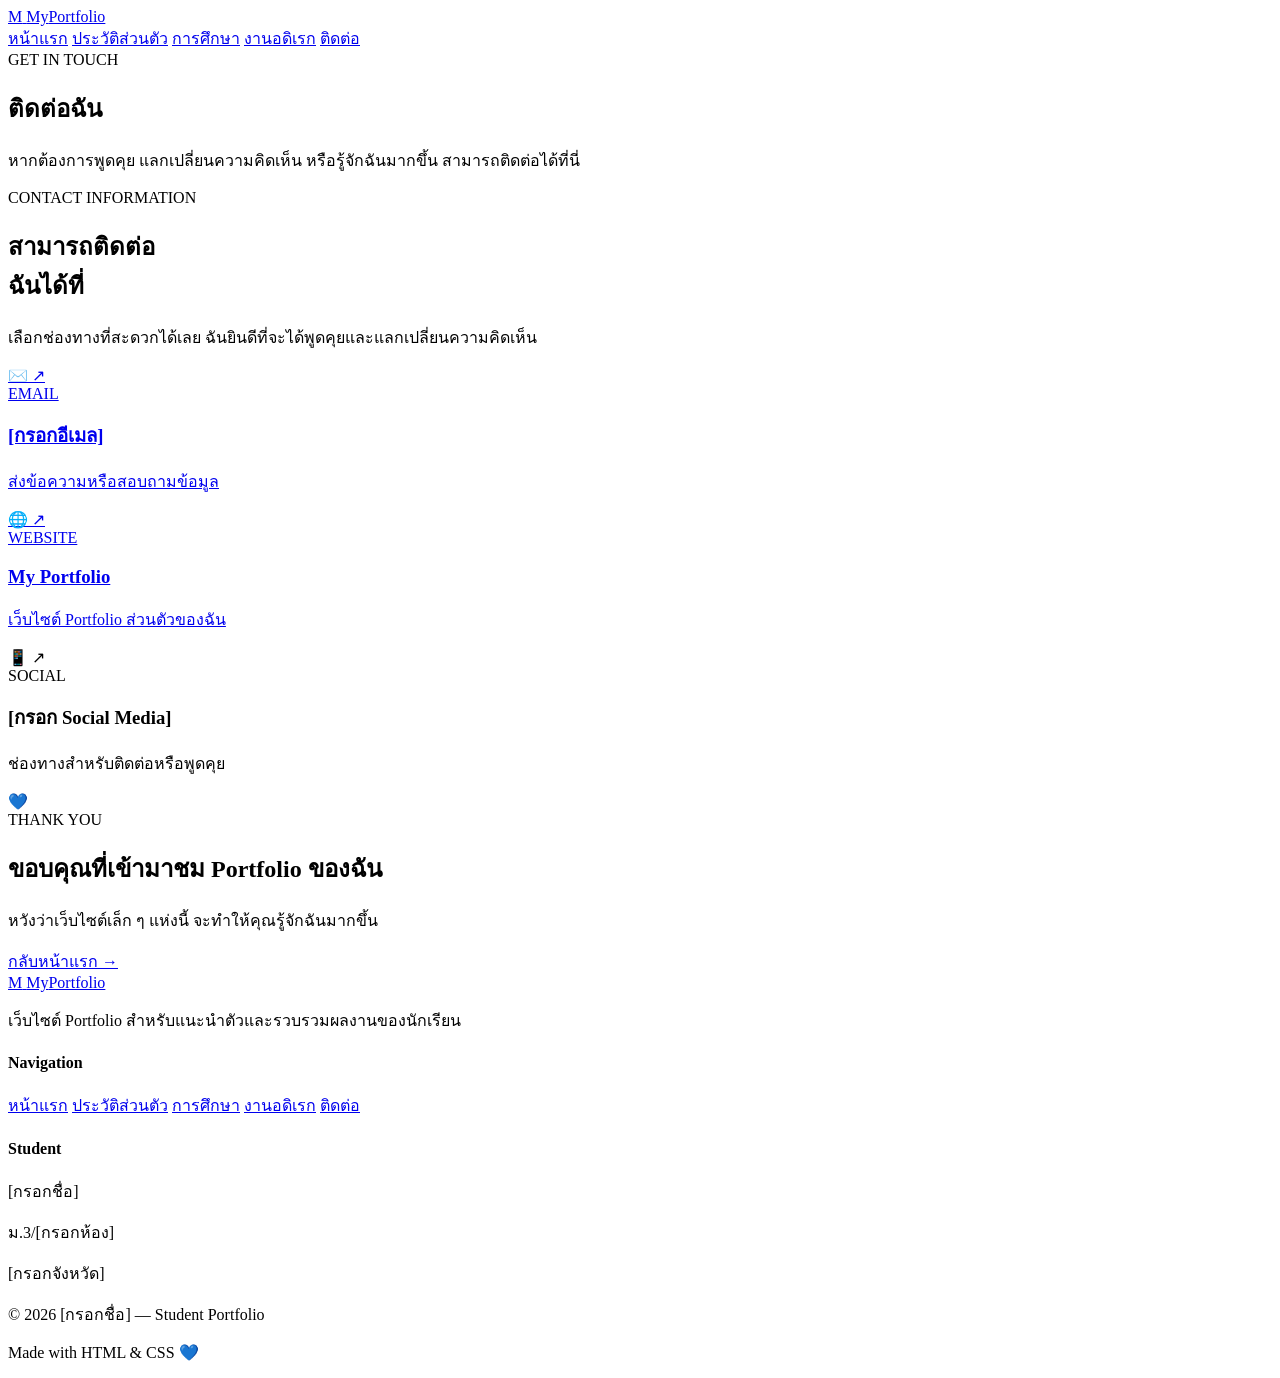
==== contact.html @ cd611abf "Create contact.html" ====
<!DOCTYPE html>
<html lang="th">
<head>
    <meta charset="UTF-8">
    <meta name="viewport" content="width=device-width, initial-scale=1.0">
    <meta name="description" content="ช่องทางการติดต่อของนักเรียน">
    <title>My Portfolio | ติดต่อ</title>

    <link rel="stylesheet" href="style.css">
</head>

<body>

    <!-- Navigation -->
    <header class="site-header">
        <nav class="navbar container">
            <a href="index.html" class="logo">
                <span class="logo-mark">M</span>
                <span>My<span>Portfolio</span></span>
            </a>

            <div class="nav-links">
                <a href="index.html">หน้าแรก</a>
                <a href="profile.html">ประวัติส่วนตัว</a>
                <a href="education.html">การศึกษา</a>
                <a href="hobby.html">งานอดิเรก</a>
                <a href="contact.html" class="active">ติดต่อ</a>
            </div>
        </nav>
    </header>

    <main>

        <!-- Page Hero -->
        <section class="page-hero contact-hero">
            <div class="container page-hero-content">
                <span class="section-label">GET IN TOUCH</span>
                <h1>ติดต่อฉัน</h1>
                <p>
                    หากต้องการพูดคุย แลกเปลี่ยนความคิดเห็น
                    หรือรู้จักฉันมากขึ้น สามารถติดต่อได้ที่นี่
                </p>
            </div>
        </section>

        <!-- Contact -->
        <section class="section contact-section">
            <div class="container">

                <div class="contact-intro">
                    <span class="section-label">CONTACT INFORMATION</span>

                    <h2>
                        สามารถติดต่อ<br>
                        <span>ฉันได้ที่</span>
                    </h2>

                    <p>
                        เลือกช่องทางที่สะดวกได้เลย
                        ฉันยินดีที่จะได้พูดคุยและแลกเปลี่ยนความคิดเห็น
                    </p>
                </div>

                <div class="contact-grid">

                    <a href="mailto:example@email.com" class="contact-card">
                        <div class="contact-card-top">
                            <span class="contact-icon">✉️</span>
                            <span class="contact-arrow">↗</span>
                        </div>

                        <span class="contact-label">EMAIL</span>
                        <h3>[กรอกอีเมล]</h3>
                        <p>ส่งข้อความหรือสอบถามข้อมูล</p>
                    </a>

                    <a href="index.html" class="contact-card">
                        <div class="contact-card-top">
                            <span class="contact-icon">🌐</span>
                            <span class="contact-arrow">↗</span>
                        </div>

                        <span class="contact-label">WEBSITE</span>
                        <h3>My Portfolio</h3>
                        <p>เว็บไซต์ Portfolio ส่วนตัวของฉัน</p>
                    </a>

                    <div class="contact-card">
                        <div class="contact-card-top">
                            <span class="contact-icon">📱</span>
                            <span class="contact-arrow">↗</span>
                        </div>

                        <span class="contact-label">SOCIAL</span>
                        <h3>[กรอก Social Media]</h3>
                        <p>ช่องทางสำหรับติดต่อหรือพูดคุย</p>
                    </div>

                </div>

                <!-- Contact CTA -->
                <div class="contact-cta">

                    <div class="contact-cta-icon">
                        💙
                    </div>

                    <div>
                        <span class="section-label light">THANK YOU</span>
                        <h2>ขอบคุณที่เข้ามาชม Portfolio ของฉัน</h2>
                        <p>
                            หวังว่าเว็บไซต์เล็ก ๆ แห่งนี้
                            จะทำให้คุณรู้จักฉันมากขึ้น
                        </p>
                    </div>

                    <a href="index.html" class="btn btn-white">
                        กลับหน้าแรก →
                    </a>

                </div>

            </div>
        </section>

    </main>

    <!-- Footer -->
    <footer class="footer">
        <div class="container footer-grid">

            <div>
                <a href="index.html" class="logo footer-logo">
                    <span class="logo-mark">M</span>
                    <span>My<span>Portfolio</span></span>
                </a>

                <p>เว็บไซต์ Portfolio สำหรับแนะนำตัวและรวบรวมผลงานของนักเรียน</p>
            </div>

            <div class="footer-nav">
                <h4>Navigation</h4>
                <a href="index.html">หน้าแรก</a>
                <a href="profile.html">ประวัติส่วนตัว</a>
                <a href="education.html">การศึกษา</a>
                <a href="hobby.html">งานอดิเรก</a>
                <a href="contact.html">ติดต่อ</a>
            </div>

            <div class="footer-student">
                <h4>Student</h4>
                <p>[กรอกชื่อ]</p>
                <p>ม.3/[กรอกห้อง]</p>
                <p>[กรอกจังหวัด]</p>
            </div>

        </div>

        <div class="container footer-bottom">
            <p>© 2026 [กรอกชื่อ] — Student Portfolio</p>
            <p>Made with HTML & CSS 💙</p>
        </div>
    </footer>

</body>
</html>
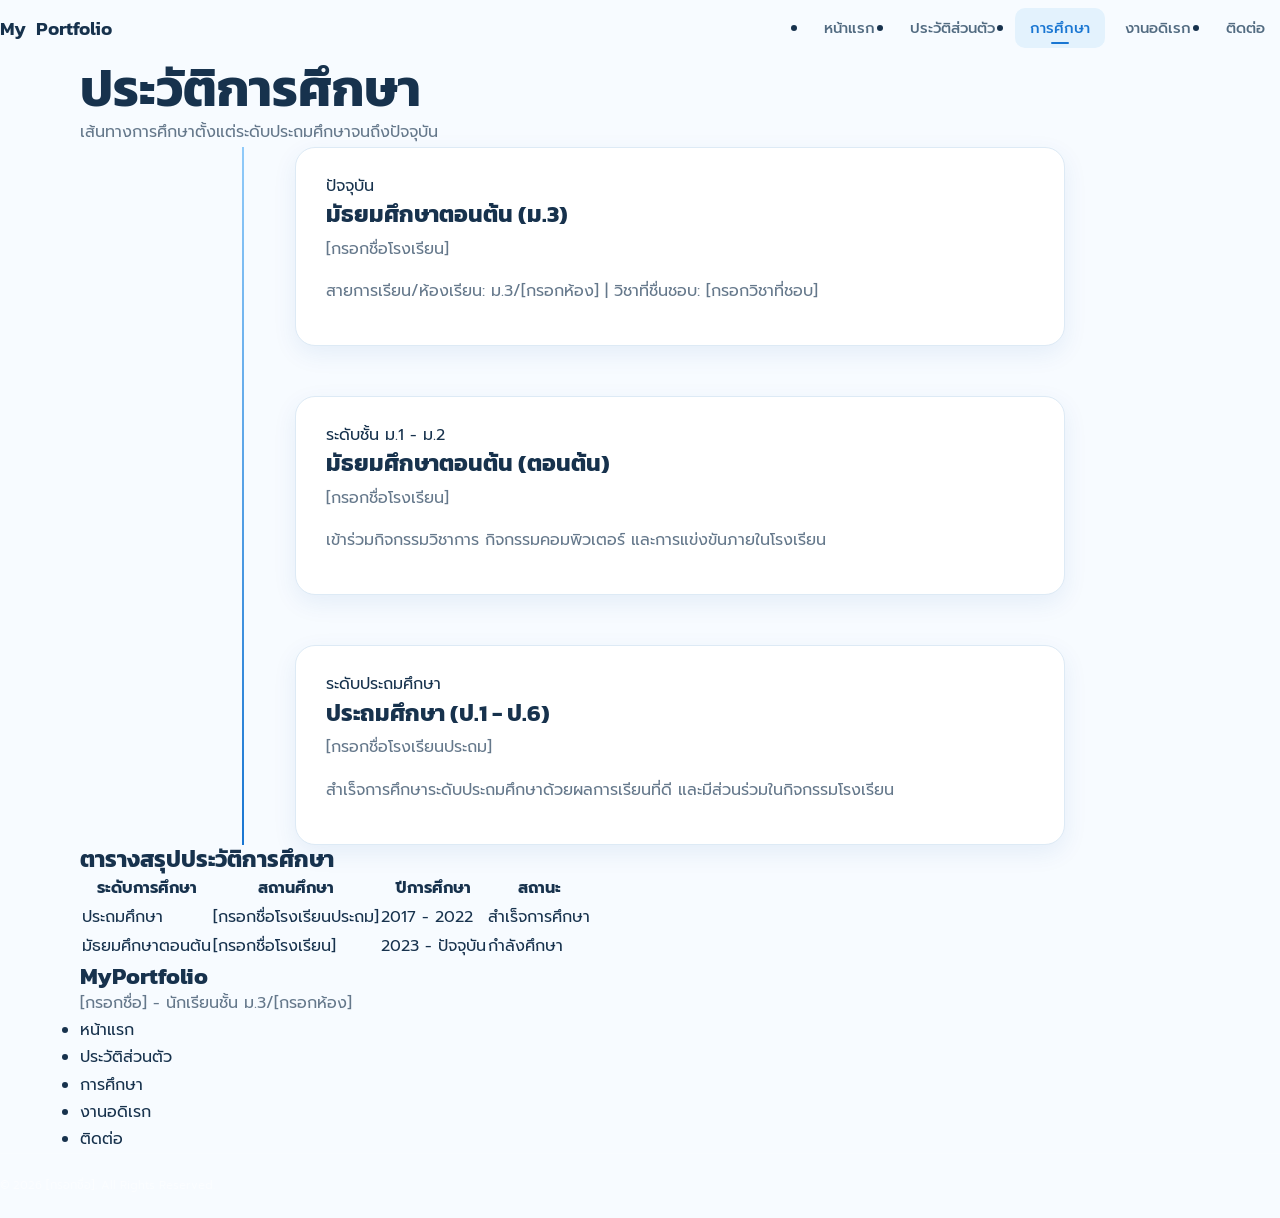
==== commit 56531562: "Update contact.html" ====
--- a/contact.html
+++ b/contact.html
@@ -3,162 +3,112 @@
 <head>
     <meta charset="UTF-8">
     <meta name="viewport" content="width=device-width, initial-scale=1.0">
-    <meta name="description" content="ช่องทางการติดต่อของนักเรียน">
-    <title>My Portfolio | ติดต่อ</title>
-
+    <title>การศึกษา - Student Portfolio</title>
+    <link rel="preconnect" href="https://fonts.googleapis.com">
+    <link rel="preconnect" href="https://fonts.gstatic.com" crossorigin>
+    <link href="https://fonts.googleapis.com/css2?family=Kanit:wght@300;400;500;600;700&display=swap" rel="stylesheet">
     <link rel="stylesheet" href="style.css">
 </head>
-
 <body>
 
-    <!-- Navigation -->
-    <header class="site-header">
-        <nav class="navbar container">
-            <a href="index.html" class="logo">
-                <span class="logo-mark">M</span>
-                <span>My<span>Portfolio</span></span>
-            </a>
-
-            <div class="nav-links">
-                <a href="index.html">หน้าแรก</a>
-                <a href="profile.html">ประวัติส่วนตัว</a>
-                <a href="education.html">การศึกษา</a>
-                <a href="hobby.html">งานอดิเรก</a>
-                <a href="contact.html" class="active">ติดต่อ</a>
-            </div>
+    <header class="navbar-container">
+        <nav class="navbar">
+            <a href="index.html" class="logo">My<span>Portfolio</span></a>
+            <ul class="nav-links">
+                <li><a href="index.html">หน้าแรก</a></li>
+                <li><a href="profile.html">ประวัติส่วนตัว</a></li>
+                <li><a href="education.html" class="active">การศึกษา</a></li>
+                <li><a href="hobby.html">งานอดิเรก</a></li>
+                <li><a href="contact.html">ติดต่อ</a></li>
+            </ul>
         </nav>
     </header>
 
-    <main>
+    <main class="container page-padding">
+        <div class="section-title">
+            <h2>ประวัติการศึกษา</h2>
+            <p>เส้นทางการศึกษาตั้งแต่ระดับประถมศึกษาจนถึงปัจจุบัน</p>
+        </div>
 
-        <!-- Page Hero -->
-        <section class="page-hero contact-hero">
-            <div class="container page-hero-content">
-                <span class="section-label">GET IN TOUCH</span>
-                <h1>ติดต่อฉัน</h1>
-                <p>
-                    หากต้องการพูดคุย แลกเปลี่ยนความคิดเห็น
-                    หรือรู้จักฉันมากขึ้น สามารถติดต่อได้ที่นี่
-                </p>
+        <section class="timeline">
+            <div class="timeline-item">
+                <div class="timeline-dot"></div>
+                <div class="timeline-content">
+                    <span class="timeline-date">ปัจจุบัน</span>
+                    <h3>มัธยมศึกษาตอนต้น (ม.3)</h3>
+                    <p class="school-name">[กรอกชื่อโรงเรียน]</p>
+                    <p>สายการเรียน/ห้องเรียน: ม.3/[กรอกห้อง] | วิชาที่ชื่นชอบ: [กรอกวิชาที่ชอบ]</p>
+                </div>
+            </div>
+
+            <div class="timeline-item">
+                <div class="timeline-dot"></div>
+                <div class="timeline-content">
+                    <span class="timeline-date">ระดับชั้น ม.1 - ม.2</span>
+                    <h3>มัธยมศึกษาตอนต้น (ตอนต้น)</h3>
+                    <p class="school-name">[กรอกชื่อโรงเรียน]</p>
+                    <p>เข้าร่วมกิจกรรมวิชาการ กิจกรรมคอมพิวเตอร์ และการแข่งขันภายในโรงเรียน</p>
+                </div>
+            </div>
+
+            <div class="timeline-item">
+                <div class="timeline-dot"></div>
+                <div class="timeline-content">
+                    <span class="timeline-date">ระดับประถมศึกษา</span>
+                    <h3>ประถมศึกษา (ป.1 - ป.6)</h3>
+                    <p class="school-name">[กรอกชื่อโรงเรียนประถม]</p>
+                    <p>สำเร็จการศึกษาระดับประถมศึกษาด้วยผลการเรียนที่ดี และมีส่วนร่วมในกิจกรรมโรงเรียน</p>
+                </div>
             </div>
         </section>
 
-        <!-- Contact -->
-        <section class="section contact-section">
-            <div class="container">
-
-                <div class="contact-intro">
-                    <span class="section-label">CONTACT INFORMATION</span>
-
-                    <h2>
-                        สามารถติดต่อ<br>
-                        <span>ฉันได้ที่</span>
-                    </h2>
-
-                    <p>
-                        เลือกช่องทางที่สะดวกได้เลย
-                        ฉันยินดีที่จะได้พูดคุยและแลกเปลี่ยนความคิดเห็น
-                    </p>
-                </div>
-
-                <div class="contact-grid">
-
-                    <a href="mailto:example@email.com" class="contact-card">
-                        <div class="contact-card-top">
-                            <span class="contact-icon">✉️</span>
-                            <span class="contact-arrow">↗</span>
-                        </div>
-
-                        <span class="contact-label">EMAIL</span>
-                        <h3>[กรอกอีเมล]</h3>
-                        <p>ส่งข้อความหรือสอบถามข้อมูล</p>
-                    </a>
-
-                    <a href="index.html" class="contact-card">
-                        <div class="contact-card-top">
-                            <span class="contact-icon">🌐</span>
-                            <span class="contact-arrow">↗</span>
-                        </div>
-
-                        <span class="contact-label">WEBSITE</span>
-                        <h3>My Portfolio</h3>
-                        <p>เว็บไซต์ Portfolio ส่วนตัวของฉัน</p>
-                    </a>
-
-                    <div class="contact-card">
-                        <div class="contact-card-top">
-                            <span class="contact-icon">📱</span>
-                            <span class="contact-arrow">↗</span>
-                        </div>
-
-                        <span class="contact-label">SOCIAL</span>
-                        <h3>[กรอก Social Media]</h3>
-                        <p>ช่องทางสำหรับติดต่อหรือพูดคุย</p>
-                    </div>
-
-                </div>
-
-                <!-- Contact CTA -->
-                <div class="contact-cta">
-
-                    <div class="contact-cta-icon">
-                        💙
-                    </div>
-
-                    <div>
-                        <span class="section-label light">THANK YOU</span>
-                        <h2>ขอบคุณที่เข้ามาชม Portfolio ของฉัน</h2>
-                        <p>
-                            หวังว่าเว็บไซต์เล็ก ๆ แห่งนี้
-                            จะทำให้คุณรู้จักฉันมากขึ้น
-                        </p>
-                    </div>
-
-                    <a href="index.html" class="btn btn-white">
-                        กลับหน้าแรก →
-                    </a>
-
-                </div>
-
+        <section class="education-table-section">
+            <h3>ตารางสรุปประวัติการศึกษา</h3>
+            <div class="table-responsive">
+                <table class="edu-table">
+                    <thead>
+                        <tr>
+                            <th>ระดับการศึกษา</th>
+                            <th>สถานศึกษา</th>
+                            <th>ปีการศึกษา</th>
+                            <th>สถานะ</th>
+                        </tr>
+                    </thead>
+                    <tbody>
+                        <tr>
+                            <td>ประถมศึกษา</td>
+                            <td>[กรอกชื่อโรงเรียนประถม]</td>
+                            <td>2017 - 2022</td>
+                            <td><span class="status-badge completed">สำเร็จการศึกษา</span></td>
+                        </tr>
+                        <tr>
+                            <td>มัธยมศึกษาตอนต้น</td>
+                            <td>[กรอกชื่อโรงเรียน]</td>
+                            <td>2023 - ปัจจุบัน</td>
+                            <td><span class="status-badge active">กำลังศึกษา</span></td>
+                        </tr>
+                    </tbody>
+                </table>
             </div>
         </section>
-
     </main>
 
-    <!-- Footer -->
-    <footer class="footer">
-        <div class="container footer-grid">
-
-            <div>
-                <a href="index.html" class="logo footer-logo">
-                    <span class="logo-mark">M</span>
-                    <span>My<span>Portfolio</span></span>
-                </a>
-
-                <p>เว็บไซต์ Portfolio สำหรับแนะนำตัวและรวบรวมผลงานของนักเรียน</p>
+    <footer class="site-footer">
+        <div class="container footer-content">
+            <div class="footer-info">
+                <h3>My<span>Portfolio</span></h3>
+                <p>[กรอกชื่อ] - นักเรียนชั้น ม.3/[กรอกห้อง]</p>
             </div>
-
-            <div class="footer-nav">
-                <h4>Navigation</h4>
-                <a href="index.html">หน้าแรก</a>
-                <a href="profile.html">ประวัติส่วนตัว</a>
-                <a href="education.html">การศึกษา</a>
-                <a href="hobby.html">งานอดิเรก</a>
-                <a href="contact.html">ติดต่อ</a>
-            </div>
-
-            <div class="footer-student">
-                <h4>Student</h4>
-                <p>[กรอกชื่อ]</p>
-                <p>ม.3/[กรอกห้อง]</p>
-                <p>[กรอกจังหวัด]</p>
-            </div>
-
+            <ul class="footer-links">
+                <li><a href="index.html">หน้าแรก</a></li>
+                <li><a href="profile.html">ประวัติส่วนตัว</a></li>
+                <li><a href="education.html">การศึกษา</a></li>
+                <li><a href="hobby.html">งานอดิเรก</a></li>
+                <li><a href="contact.html">ติดต่อ</a></li>
+            </ul>
         </div>
-
-        <div class="container footer-bottom">
-            <p>© 2026 [กรอกชื่อ] — Student Portfolio</p>
-            <p>Made with HTML & CSS 💙</p>
+        <div class="footer-bottom">
+            <p>&copy; 2026 [กรอกชื่อ]. All Rights Reserved.</p>
         </div>
     </footer>
 
--- a/style.css
+++ b/style.css
@@ -0,0 +1,2104 @@
+/* =========================================
+   MODERN STUDENT PORTFOLIO
+   HTML5 + CSS3
+   ========================================= */
+
+/* ---------- Google Font ---------- */
+
+@import url('https://fonts.googleapis.com/css2?family=Kanit:wght@300;400;500;600;700&family=Prompt:wght@300;400;500;600;700&display=swap');
+
+
+/* ---------- Variables ---------- */
+
+:root {
+    --blue-dark: #0D47A1;
+    --blue: #1976D2;
+    --blue-light: #42A5F5;
+    --blue-soft: #90CAF9;
+    --blue-pale: #E3F2FD;
+
+    --white: #FFFFFF;
+    --text: #17324D;
+    --text-light: #65788B;
+    --background: #F7FBFF;
+    --border: #DDEAF5;
+
+    --shadow-sm: 0 8px 24px rgba(13, 71, 161, 0.08);
+    --shadow-md: 0 18px 45px rgba(13, 71, 161, 0.13);
+    --shadow-lg: 0 28px 70px rgba(13, 71, 161, 0.18);
+
+    --radius-sm: 12px;
+    --radius-md: 20px;
+    --radius-lg: 32px;
+
+    --transition: 0.3s ease;
+}
+
+
+/* ---------- Reset ---------- */
+
+* {
+    margin: 0;
+    padding: 0;
+    box-sizing: border-box;
+}
+
+html {
+    scroll-behavior: smooth;
+}
+
+body {
+    font-family: "Prompt", sans-serif;
+    color: var(--text);
+    background: var(--background);
+    line-height: 1.7;
+    overflow-x: hidden;
+}
+
+img {
+    display: block;
+    width: 100%;
+    max-width: 100%;
+}
+
+a {
+    color: inherit;
+    text-decoration: none;
+}
+
+button,
+a {
+    -webkit-tap-highlight-color: transparent;
+}
+
+::selection {
+    color: white;
+    background: var(--blue);
+}
+
+
+/* ---------- Typography ---------- */
+
+h1,
+h2,
+h3,
+h4 {
+    font-family: "Kanit", sans-serif;
+    line-height: 1.2;
+}
+
+h1 {
+    font-size: clamp(3rem, 7vw, 6rem);
+}
+
+h2 {
+    font-size: clamp(2rem, 4vw, 3.3rem);
+}
+
+h3 {
+    font-size: 1.45rem;
+}
+
+p {
+    color: var(--text-light);
+}
+
+
+/* ---------- Global ---------- */
+
+.container {
+    width: min(1120px, calc(100% - 40px));
+    margin-inline: auto;
+}
+
+.section {
+    padding: 110px 0;
+}
+
+.soft-section {
+    background: #EDF7FF;
+}
+
+.section-heading {
+    margin-bottom: 55px;
+}
+
+.section-heading.centered {
+    text-align: center;
+    max-width: 700px;
+    margin-inline: auto;
+    margin-bottom: 55px;
+}
+
+.section-heading h2 {
+    margin: 10px 0 15px;
+}
+
+.section-heading p {
+    max-width: 600px;
+}
+
+.section-heading.centered p {
+    margin-inline: auto;
+}
+
+.section-label {
+    display: inline-block;
+    color: var(--blue);
+    font-size: 0.76rem;
+    font-weight: 700;
+    letter-spacing: 0.14em;
+}
+
+.section-label.light {
+    color: var(--blue-soft);
+}
+
+
+/* ---------- Header / Navigation ---------- */
+
+.site-header {
+    position: sticky;
+    top: 0;
+    z-index: 1000;
+    padding: 14px 0;
+    background: rgba(255, 255, 255, 0.86);
+    backdrop-filter: blur(18px);
+    -webkit-backdrop-filter: blur(18px);
+    border-bottom: 1px solid rgba(221, 234, 245, 0.7);
+}
+
+.navbar {
+    display: flex;
+    align-items: center;
+    justify-content: space-between;
+    min-height: 58px;
+}
+
+.logo {
+    display: inline-flex;
+    align-items: center;
+    gap: 10px;
+    font-family: "Kanit", sans-serif;
+    font-size: 1.2rem;
+    font-weight: 600;
+    white-space: nowrap;
+}
+
+.logo > span:last-child > span {
+    color: var(--blue);
+}
+
+.logo-mark {
+    display: grid;
+    width: 38px;
+    height: 38px;
+    place-items: center;
+    color: white;
+    background: linear-gradient(
+        135deg,
+        var(--blue-dark),
+        var(--blue-light)
+    );
+    border-radius: 11px;
+    box-shadow: 0 8px 20px rgba(25, 118, 210, 0.25);
+}
+
+.nav-links {
+    display: flex;
+    align-items: center;
+    gap: 5px;
+}
+
+.nav-links a {
+    position: relative;
+    padding: 9px 15px;
+    color: #526B81;
+    font-size: 0.92rem;
+    font-weight: 500;
+    border-radius: 10px;
+    transition: var(--transition);
+}
+
+.nav-links a::after {
+    content: "";
+    position: absolute;
+    left: 50%;
+    bottom: 4px;
+    width: 0;
+    height: 2px;
+    background: var(--blue);
+    border-radius: 5px;
+    transform: translateX(-50%);
+    transition: var(--transition);
+}
+
+.nav-links a:hover,
+.nav-links a.active {
+    color: var(--blue);
+    background: var(--blue-pale);
+}
+
+.nav-links a.active::after {
+    width: 18px;
+}
+
+
+/* ---------- Buttons ---------- */
+
+.btn {
+    display: inline-flex;
+    align-items: center;
+    justify-content: center;
+    gap: 12px;
+    min-height: 52px;
+    padding: 0 24px;
+    border-radius: 14px;
+    font-size: 0.95rem;
+    font-weight: 600;
+    transition: var(--transition);
+}
+
+.btn-primary {
+    color: white;
+    background: linear-gradient(
+        135deg,
+        var(--blue-dark),
+        var(--blue)
+    );
+    box-shadow: 0 12px 28px rgba(25, 118, 210, 0.25);
+}
+
+.btn-primary:hover {
+    transform: translateY(-3px);
+    box-shadow: 0 17px 34px rgba(25, 118, 210, 0.34);
+}
+
+.btn-outline {
+    color: var(--blue);
+    background: white;
+    border: 1px solid var(--border);
+}
+
+.btn-outline:hover {
+    color: white;
+    background: var(--blue);
+    border-color: var(--blue);
+    transform: translateY(-3px);
+}
+
+.btn-white {
+    color: var(--blue-dark);
+    background: white;
+}
+
+.btn-white:hover {
+    color: white;
+    background: var(--blue-dark);
+    transform: translateY(-3px);
+}
+
+
+/* ---------- Hero ---------- */
+
+.hero {
+    position: relative;
+    min-height: calc(100vh - 86px);
+    display: flex;
+    align-items: center;
+    overflow: hidden;
+    background:
+        radial-gradient(
+            circle at 10% 10%,
+            rgba(144, 202, 249, 0.25),
+            transparent 28%
+        ),
+        linear-gradient(
+            135deg,
+            #F8FCFF 0%,
+            #EAF6FF 100%
+        );
+}
+
+.hero::after {
+    content: "";
+    position: absolute;
+    right: -180px;
+    bottom: -220px;
+    width: 600px;
+    height: 600px;
+    background: rgba(66, 165, 245, 0.08);
+    border-radius: 50%;
+}
+
+.hero-grid {
+    position: relative;
+    z-index: 2;
+    display: grid;
+    grid-template-columns: 1.02fr 0.98fr;
+    align-items: center;
+    gap: 60px;
+    padding: 90px 0;
+}
+
+.eyebrow {
+    display: inline-flex;
+    align-items: center;
+    gap: 8px;
+    margin-bottom: 18px;
+    color: var(--blue);
+    font-size: 0.76rem;
+    font-weight: 700;
+    letter-spacing: 0.15em;
+}
+
+.eyebrow-dot {
+    width: 8px;
+    height: 8px;
+    background: var(--blue-light);
+    border-radius: 50%;
+    box-shadow: 0 0 0 5px rgba(66, 165, 245, 0.14);
+}
+
+.hero-small-text {
+    margin-bottom: 4px;
+    color: var(--text-light);
+}
+
+.hero h1 {
+    margin-bottom: 25px;
+    color: var(--blue-dark);
+}
+
+.hero h1 strong {
+    color: var(--blue-light);
+    font-size: 0.54em;
+    font-weight: 500;
+}
+
+.hero-description {
+    max-width: 580px;
+    margin-bottom: 30px;
+    font-size: 1.05rem;
+}
+
+.hero-buttons {
+    display: flex;
+    flex-wrap: wrap;
+    gap: 12px;
+}
+
+.hero-stats {
+    display: flex;
+    gap: 35px;
+    margin-top: 45px;
+}
+
+.hero-stats div {
+    display: flex;
+    flex-direction: column;
+}
+
+.hero-stats strong {
+    color: var(--blue-dark);
+    font-family: "Kanit", sans-serif;
+    font-size: 1.25rem;
+}
+
+.hero-stats span {
+    color: var(--text-light);
+    font-size: 0.76rem;
+}
+
+.hero-visual {
+    position: relative;
+    min-height: 600px;
+    display: flex;
+    align-items: center;
+    justify-content: center;
+}
+
+.profile-frame {
+    position: relative;
+    z-index: 2;
+    width: min(390px, 80%);
+    aspect-ratio: 4 / 5;
+    padding: 10px;
+    overflow: hidden;
+    background: white;
+    border: 1px solid rgba(255, 255, 255, 0.8);
+    border-radius: 45% 45% 25% 25%;
+    box-shadow: var(--shadow-lg);
+    transform: rotate(2deg);
+    transition: var(--transition);
+}
+
+.profile-frame:hover {
+    transform: rotate(0deg) scale(1.02);
+}
+
+.profile-frame img {
+    width: 100%;
+    height: 100%;
+    object-fit: cover;
+    border-radius: 40% 40% 20% 20%;
+}
+
+.image-decoration {
+    position: absolute;
+    z-index: 1;
+    width: 400px;
+    height: 400px;
+    border-radius: 50%;
+    background: linear-gradient(
+        135deg,
+        rgba(144, 202, 249, 0.8),
+        rgba(25, 118, 210, 0.16)
+    );
+}
+
+.image-decoration::before {
+    content: "";
+    position: absolute;
+    inset: 30px;
+    border: 1px dashed rgba(25, 118, 210, 0.3);
+    border-radius: 50%;
+}
+
+.floating-card {
+    position: absolute;
+    z-index: 4;
+    display: flex;
+    align-items: center;
+    gap: 10px;
+    padding: 14px 17px;
+    background: rgba(255, 255, 255, 0.92);
+    border: 1px solid rgba(255, 255, 255, 0.8);
+    border-radius: 16px;
+    box-shadow: var(--shadow-md);
+    backdrop-filter: blur(10px);
+}
+
+.floating-card strong,
+.floating-card small {
+    display: block;
+}
+
+.floating-card strong {
+    font-family: "Kanit", sans-serif;
+}
+
+.floating-card small {
+    color: var(--text-light);
+    font-size: 0.68rem;
+}
+
+.floating-icon {
+    display: grid;
+    width: 38px;
+    height: 38px;
+    place-items: center;
+    background: #FFF8DF;
+    border-radius: 11px;
+}
+
+.floating-icon.blue {
+    background: var(--blue-pale);
+}
+
+.card-top {
+    top: 105px;
+    right: 0;
+}
+
+.card-bottom {
+    bottom: 100px;
+    left: 0;
+}
+
+.hero-decoration {
+    position: absolute;
+    border: 1px solid rgba(25, 118, 210, 0.1);
+    border-radius: 50%;
+}
+
+.circle-one {
+    width: 90px;
+    height: 90px;
+    top: 15%;
+    left: 4%;
+}
+
+.circle-two {
+    width: 150px;
+    height: 150px;
+    right: 5%;
+    top: 10%;
+}
+
+
+/* ---------- Introduction ---------- */
+
+.intro-grid {
+    display: grid;
+    grid-template-columns: 1.2fr 1fr 1fr;
+    gap: 20px;
+}
+
+.intro-card {
+    position: relative;
+    min-height: 310px;
+    padding: 35px;
+    overflow: hidden;
+    background: white;
+    border: 1px solid var(--border);
+    border-radius: var(--radius-md);
+    box-shadow: var(--shadow-sm);
+    transition: var(--transition);
+}
+
+.intro-card:hover {
+    transform: translateY(-8px);
+    box-shadow: var(--shadow-md);
+    border-color: #B9DCF7;
+}
+
+.intro-main {
+    background: linear-gradient(
+        145deg,
+        var(--blue-dark),
+        var(--blue)
+    );
+}
+
+.intro-main h3,
+.intro-main p {
+    color: white;
+}
+
+.intro-main p {
+    color: rgba(255, 255, 255, 0.78);
+}
+
+.card-number {
+    position: absolute;
+    top: 25px;
+    right: 28px;
+    color: rgba(25, 118, 210, 0.16);
+    font-family: "Kanit", sans-serif;
+    font-size: 2.8rem;
+    font-weight: 700;
+}
+
+.intro-main .card-number {
+    color: rgba(255, 255, 255, 0.12);
+}
+
+.big-icon {
+    display: block;
+    margin-bottom: 28px;
+    font-size: 2.5rem;
+}
+
+.intro-card h3 {
+    margin-bottom: 10px;
+}
+
+.intro-card p {
+    margin-bottom: 25px;
+}
+
+.text-link {
+    color: var(--blue);
+    font-size: 0.88rem;
+    font-weight: 600;
+}
+
+.intro-main .text-link {
+    color: white;
+}
+
+
+/* ---------- CTA ---------- */
+
+.cta-section {
+    padding: 40px 0 100px;
+}
+
+.cta-box {
+    position: relative;
+    display: flex;
+    align-items: center;
+    justify-content: space-between;
+    gap: 30px;
+    padding: 55px 60px;
+    overflow: hidden;
+    color: white;
+    background:
+        radial-gradient(
+            circle at 90% 10%,
+            rgba(144, 202, 249, 0.3),
+            transparent 25%
+        ),
+        linear-gradient(
+            120deg,
+            var(--blue-dark),
+            var(--blue)
+        );
+    border-radius: var(--radius-lg);
+    box-shadow: var(--shadow-lg);
+}
+
+.cta-box::after {
+    content: "";
+    position: absolute;
+    right: -80px;
+    bottom: -180px;
+    width: 350px;
+    height: 350px;
+    border: 1px solid rgba(255, 255, 255, 0.15);
+    border-radius: 50%;
+}
+
+.cta-box h2 {
+    margin: 8px 0;
+    color: white;
+}
+
+.cta-box p {
+    color: rgba(255, 255, 255, 0.72);
+}
+
+
+/* ---------- Page Hero ---------- */
+
+.page-hero {
+    position: relative;
+    display: flex;
+    align-items: center;
+    min-height: 370px;
+    overflow: hidden;
+    background:
+        radial-gradient(
+            circle at 80% 20%,
+            rgba(144, 202, 249, 0.32),
+            transparent 28%
+        ),
+        linear-gradient(
+            135deg,
+            #E9F6FF,
+            #F8FCFF
+        );
+}
+
+.page-hero::after {
+    content: "";
+    position: absolute;
+    right: 7%;
+    bottom: -130px;
+    width: 310px;
+    height: 310px;
+    border: 1px solid rgba(25, 118, 210, 0.12);
+    border-radius: 50%;
+}
+
+.page-hero-content {
+    position: relative;
+    z-index: 2;
+}
+
+.page-hero h1 {
+    margin: 8px 0 15px;
+    color: var(--blue-dark);
+    font-size: clamp(2.8rem, 6vw, 5rem);
+}
+
+.page-hero p {
+    max-width: 580px;
+    font-size: 1.05rem;
+}
+
+
+/* ---------- Profile ---------- */
+
+.profile-layout {
+    display: grid;
+    grid-template-columns: 0.8fr 1.2fr;
+    gap: 80px;
+    align-items: center;
+}
+
+.profile-photo-wrap {
+    position: relative;
+    max-width: 430px;
+    margin: auto;
+}
+
+.profile-photo-bg {
+    position: absolute;
+    inset: 25px -20px -20px 20px;
+    background: var(--blue-pale);
+    border-radius: 35px;
+    transform: rotate(-5deg);
+}
+
+.profile-photo {
+    position: relative;
+    z-index: 2;
+    overflow: hidden;
+    border: 9px solid white;
+    border-radius: 35px;
+    box-shadow: var(--shadow-md);
+}
+
+.profile-photo img {
+    aspect-ratio: 4 / 5;
+    object-fit: cover;
+    transition: transform 0.6s ease;
+}
+
+.profile-photo:hover img {
+    transform: scale(1.04);
+}
+
+.photo-badge {
+    position: absolute;
+    z-index: 3;
+    right: -25px;
+    bottom: 30px;
+    display: flex;
+    align-items: center;
+    gap: 10px;
+    padding: 14px 17px;
+    background: white;
+    border-radius: 16px;
+    box-shadow: var(--shadow-md);
+}
+
+.photo-badge > span {
+    display: grid;
+    width: 38px;
+    height: 38px;
+    place-items: center;
+    background: var(--blue-pale);
+    border-radius: 11px;
+}
+
+.photo-badge strong,
+.photo-badge small {
+    display: block;
+}
+
+.photo-badge strong {
+    font-family: "Kanit", sans-serif;
+}
+
+.photo-badge small {
+    color: var(--text-light);
+    font-size: 0.7rem;
+}
+
+.profile-info h2 {
+    margin: 12px 0 18px;
+    color: var(--blue-dark);
+    font-size: clamp(2.3rem, 4vw, 3.5rem);
+}
+
+.profile-info h2 span {
+    color: var(--blue-light);
+    font-size: 0.5em;
+    font-weight: 500;
+}
+
+.lead {
+    max-width: 650px;
+    margin-bottom: 30px;
+    font-size: 1.03rem;
+}
+
+.info-grid {
+    display: grid;
+    grid-template-columns: 1fr 1fr;
+    gap: 12px;
+}
+
+.info-item {
+    display: flex;
+    align-items: center;
+    gap: 12px;
+    padding: 14px;
+    background: white;
+    border: 1px solid var(--border);
+    border-radius: 15px;
+    transition: var(--transition);
+}
+
+.info-item:hover {
+    border-color: var(--blue-soft);
+    transform: translateY(-3px);
+    box-shadow: var(--shadow-sm);
+}
+
+.info-icon {
+    display: grid;
+    width: 38px;
+    height: 38px;
+    flex: 0 0 38px;
+    place-items: center;
+    background: var(--blue-pale);
+    border-radius: 10px;
+}
+
+.info-item small,
+.info-item strong {
+    display: block;
+}
+
+.info-item small {
+    color: var(--text-light);
+    font-size: 0.68rem;
+}
+
+.info-item strong {
+    font-size: 0.86rem;
+}
+
+.about-grid {
+    display: grid;
+    grid-template-columns: 0.85fr 1.15fr;
+    gap: 80px;
+    align-items: start;
+}
+
+.about-grid h2 {
+    margin-top: 10px;
+    color: var(--blue-dark);
+}
+
+.about-text {
+    padding-top: 10px;
+}
+
+.about-text p {
+    margin-bottom: 20px;
+    font-size: 1.02rem;
+}
+
+.about-text strong {
+    color: var(--blue);
+}
+
+.highlight-grid {
+    display: grid;
+    grid-template-columns: repeat(3, 1fr);
+    gap: 20px;
+}
+
+.highlight-card {
+    padding: 35px;
+    background: white;
+    border: 1px solid var(--border);
+    border-radius: var(--radius-md);
+    box-shadow: var(--shadow-sm);
+    transition: var(--transition);
+}
+
+.highlight-card:hover {
+    transform: translateY(-7px);
+    box-shadow: var(--shadow-md);
+}
+
+.highlight-card.featured {
+    color: white;
+    background: linear-gradient(
+        145deg,
+        var(--blue-dark),
+        var(--blue)
+    );
+    transform: translateY(-15px);
+}
+
+.highlight-card.featured:hover {
+    transform: translateY(-22px);
+}
+
+.highlight-card > span {
+    display: block;
+    margin-bottom: 22px;
+    font-size: 2.2rem;
+}
+
+.highlight-card h3 {
+    margin-bottom: 8px;
+}
+
+.highlight-card.featured h3,
+.highlight-card.featured p {
+    color: white;
+}
+
+.highlight-card.featured p {
+    color: rgba(255, 255, 255, 0.75);
+}
+
+
+/* ---------- Education Timeline ---------- */
+
+.timeline {
+    position: relative;
+    max-width: 850px;
+    margin: auto;
+}
+
+.timeline::before {
+    content: "";
+    position: absolute;
+    top: 0;
+    bottom: 0;
+    left: 27px;
+    width: 2px;
+    background: linear-gradient(
+        var(--blue-soft),
+        var(--blue)
+    );
+}
+
+.timeline-item {
+    position: relative;
+    display: grid;
+    grid-template-columns: 55px 1fr;
+    gap: 25px;
+    padding-bottom: 50px;
+}
+
+.timeline-item:last-child {
+    padding-bottom: 0;
+}
+
+.timeline-marker {
+    position: relative;
+    z-index: 2;
+    display: grid;
+    width: 55px;
+    height: 55px;
+    place-items: center;
+    color: var(--blue);
+    background: white;
+    border: 2px solid var(--blue-soft);
+    border-radius: 50%;
+    box-shadow: 0 5px 15px rgba(25, 118, 210, 0.12);
+}
+
+.timeline-item.current .timeline-marker {
+    color: white;
+    background: var(--blue);
+    border-color: var(--blue);
+    box-shadow: 0 8px 25px rgba(25, 118, 210, 0.28);
+}
+
+.timeline-marker span {
+    font-family: "Kanit", sans-serif;
+    font-weight: 600;
+}
+
+.timeline-content {
+    padding: 25px 30px;
+    background: white;
+    border: 1px solid var(--border);
+    border-radius: var(--radius-md);
+    box-shadow: var(--shadow-sm);
+    transition: var(--transition);
+}
+
+.timeline-content:hover {
+    transform: translateX(6px);
+    box-shadow: var(--shadow-md);
+}
+
+.timeline-year {
+    display: inline-block;
+    margin-bottom: 6px;
+    color: var(--blue);
+    font-size: 0.78rem;
+    font-weight: 600;
+}
+
+.timeline-content h3 {
+    margin-bottom: 8px;
+}
+
+.timeline-content p {
+    margin-bottom: 15px;
+}
+
+.timeline-tags {
+    display: flex;
+    flex-wrap: wrap;
+    gap: 7px;
+}
+
+.timeline-tags span {
+    padding: 4px 10px;
+    color: var(--blue);
+    background: var(--blue-pale);
+    border-radius: 50px;
+    font-size: 0.7rem;
+}
+
+.timeline-tags .current-tag {
+    color: white;
+    background: var(--blue);
+}
+
+
+/* ---------- Education Table ---------- */
+
+.table-wrapper {
+    overflow-x: auto;
+    background: white;
+    border: 1px solid var(--border);
+    border-radius: var(--radius-md);
+    box-shadow: var(--shadow-sm);
+}
+
+.education-table {
+    width: 100%;
+    min-width: 650px;
+    border-collapse: collapse;
+}
+
+.education-table th,
+.education-table td {
+    padding: 20px 24px;
+    text-align: left;
+    border-bottom: 1px solid var(--border);
+}
+
+.education-table th {
+    color: white;
+    background: var(--blue-dark);
+    font-size: 0.82rem;
+    font-weight: 500;
+}
+
+.education-table tbody tr:last-child td {
+    border-bottom: 0;
+}
+
+.education-table tbody tr {
+    transition: var(--transition);
+}
+
+.education-table tbody tr:hover {
+    background: #F5FAFF;
+}
+
+.education-table td {
+    color: var(--text-light);
+    font-size: 0.88rem;
+}
+
+.education-table td strong {
+    color: var(--text);
+}
+
+.status {
+    display: inline-block;
+    padding: 5px 11px;
+    border-radius: 50px;
+    font-size: 0.7rem;
+}
+
+.status.completed {
+    color: #27704A;
+    background: #E5F7ED;
+}
+
+.status.current-status {
+    color: var(--blue);
+    background: var(--blue-pale);
+}
+
+
+/* ---------- Study Highlight ---------- */
+
+.study-highlight {
+    position: relative;
+    display: flex;
+    align-items: center;
+    min-height: 330px;
+    padding: 60px;
+    overflow: hidden;
+    color: white;
+    background:
+        radial-gradient(
+            circle at 85% 15%,
+            rgba(144, 202, 249, 0.3),
+            transparent 25%
+        ),
+        linear-gradient(
+            135deg,
+            var(--blue-dark),
+            var(--blue)
+        );
+    border-radius: var(--radius-lg);
+    box-shadow: var(--shadow-lg);
+}
+
+.study-main {
+    position: relative;
+    z-index: 3;
+    max-width: 550px;
+}
+
+.study-main h2 {
+    margin: 10px 0 15px;
+}
+
+.study-main p {
+    color: rgba(255, 255, 255, 0.76);
+}
+
+.study-main strong {
+    color: white;
+}
+
+.subject-bubble {
+    position: absolute;
+    right: 100px;
+    display: grid;
+    width: 175px;
+    height: 175px;
+    place-items: center;
+    color: var(--blue-dark);
+    background: white;
+    border-radius: 50%;
+    box-shadow: 0 20px 45px rgba(0, 0, 0, 0.15);
+    transform: rotate(8deg);
+}
+
+.subject-bubble span {
+    font-size: 2.3rem;
+}
+
+.subject-bubble strong {
+    font-family: "Kanit", sans-serif;
+}
+
+.subject-bubble.bubble-small {
+    right: 280px;
+    bottom: 30px;
+    width: 90px;
+    height: 90px;
+    color: white;
+    background: var(--blue-light);
+    font-size: 0.7rem;
+    transform: rotate(-8deg);
+}
+
+.subject-bubble.bubble-small span {
+    font-size: 1.3rem;
+}
+
+
+/* ---------- Hobby ---------- */
+
+.hobby-intro {
+    padding-bottom: 60px;
+}
+
+.hobby-intro-grid {
+    display: grid;
+    grid-template-columns: 1fr 1fr;
+    gap: 80px;
+    align-items: end;
+}
+
+.hobby-intro h2 {
+    margin-top: 10px;
+    color: var(--blue-dark);
+}
+
+.hobby-intro-grid > p {
+    font-size: 1.02rem;
+}
+
+.hobby-grid {
+    display: grid;
+    grid-template-columns: repeat(3, 1fr);
+    gap: 18px;
+}
+
+.hobby-card {
+    position: relative;
+    min-height: 320px;
+    padding: 30px;
+    overflow: hidden;
+    background: white;
+    border: 1px solid var(--border);
+    border-radius: var(--radius-md);
+    box-shadow: var(--shadow-sm);
+    transition: var(--transition);
+}
+
+.hobby-card:hover {
+    transform: translateY(-9px);
+    border-color: var(--blue-soft);
+    box-shadow: var(--shadow-md);
+}
+
+.hobby-card.large-card {
+    grid-column: span 2;
+    display: flex;
+    flex-direction: column;
+    justify-content: space-between;
+    min-height: 340px;
+    color: white;
+    background:
+        radial-gradient(
+            circle at 90% 10%,
+            rgba(144, 202, 249, 0.35),
+            transparent 25%
+        ),
+        linear-gradient(
+            135deg,
+            var(--blue-dark),
+            var(--blue)
+        );
+}
+
+.hobby-card.featured-hobby {
+    color: white;
+    background: linear-gradient(
+        145deg,
+        #1976D2,
+        #42A5F5
+    );
+}
+
+.hobby-number {
+    position: absolute;
+    top: 20px;
+    right: 25px;
+    color: rgba(25, 118, 210, 0.12);
+    font-family: "Kanit", sans-serif;
+    font-size: 2rem;
+    font-weight: 700;
+}
+
+.hobby-card.large-card .hobby-number,
+.featured-hobby .hobby-number {
+    color: rgba(255, 255, 255, 0.15);
+}
+
+.hobby-icon {
+    display: grid;
+    width: 60px;
+    height: 60px;
+    margin-bottom: 25px;
+    place-items: center;
+    font-size: 1.9rem;
+    background: var(--blue-pale);
+    border-radius: 16px;
+}
+
+.hobby-card.large-card .hobby-icon,
+.featured-hobby .hobby-icon {
+    background: rgba(255, 255, 255, 0.15);
+}
+
+.hobby-label {
+    display: block;
+    margin-bottom: 5px;
+    color: var(--blue);
+    font-size: 0.66rem;
+    font-weight: 700;
+    letter-spacing: 0.13em;
+}
+
+.hobby-card.large-card .hobby-label,
+.featured-hobby .hobby-label {
+    color: var(--blue-soft);
+}
+
+.hobby-card h3 {
+    margin-bottom: 9px;
+}
+
+.hobby-card p {
+    font-size: 0.88rem;
+}
+
+.hobby-card.large-card h3,
+.hobby-card.large-card p,
+.featured-hobby h3,
+.featured-hobby p {
+    color: white;
+}
+
+.hobby-card.large-card p,
+.featured-hobby p {
+    color: rgba(255, 255, 255, 0.75);
+}
+
+.hobby-arrow {
+    position: absolute;
+    right: 28px;
+    bottom: 25px;
+    color: var(--blue);
+    font-size: 1.4rem;
+    transition: var(--transition);
+}
+
+.hobby-card:hover .hobby-arrow {
+    transform: translate(4px, -4px);
+}
+
+.large-card .hobby-arrow,
+.featured-hobby .hobby-arrow {
+    color: white;
+}
+
+.interest-layout {
+    display: grid;
+    grid-template-columns: 1fr 1fr;
+    gap: 90px;
+    align-items: center;
+}
+
+.interest-text h2 {
+    margin: 10px 0 15px;
+    color: var(--blue-dark);
+}
+
+.interest-text p strong {
+    color: var(--blue);
+}
+
+.interest-list {
+    display: flex;
+    flex-direction: column;
+    gap: 10px;
+}
+
+.interest-item {
+    display: grid;
+    grid-template-columns: 50px 1fr auto;
+    align-items: center;
+    gap: 15px;
+    padding: 18px;
+    background: white;
+    border: 1px solid var(--border);
+    border-radius: 15px;
+    transition: var(--transition);
+}
+
+.interest-item:hover {
+    transform: translateX(7px);
+    border-color: var(--blue-soft);
+    box-shadow: var(--shadow-sm);
+}
+
+.interest-item > span {
+    color: var(--blue);
+    font-family: "Kanit", sans-serif;
+    font-weight: 600;
+}
+
+.interest-item strong {
+    font-family: "Kanit", sans-serif;
+}
+
+.interest-item small {
+    color: var(--text-light);
+    font-size: 0.72rem;
+}
+
+
+/* ---------- Contact ---------- */
+
+.contact-section {
+    padding-top: 90px;
+}
+
+.contact-intro {
+    max-width: 700px;
+    margin-bottom: 45px;
+}
+
+.contact-intro h2 {
+    margin: 10px 0 15px;
+    color: var(--blue-dark);
+    font-size: clamp(2.7rem, 6vw, 4.5rem);
+}
+
+.contact-intro h2 span {
+    color: var(--blue-light);
+}
+
+.contact-intro p {
+    max-width: 600px;
+}
+
+.contact-grid {
+    display: grid;
+    grid-template-columns: repeat(3, 1fr);
+    gap: 18px;
+}
+
+.contact-card {
+    position: relative;
+    display: block;
+    min-height: 260px;
+    padding: 28px;
+    overflow: hidden;
+    background: white;
+    border: 1px solid var(--border);
+    border-radius: var(--radius-md);
+    box-shadow: var(--shadow-sm);
+    transition: var(--transition);
+}
+
+.contact-card:hover {
+    color: white;
+    background: linear-gradient(
+        145deg,
+        var(--blue-dark),
+        var(--blue)
+    );
+    transform: translateY(-8px);
+    box-shadow: var(--shadow-md);
+}
+
+.contact-card-top {
+    display: flex;
+    justify-content: space-between;
+    align-items: center;
+    margin-bottom: 40px;
+}
+
+.contact-icon {
+    display: grid;
+    width: 52px;
+    height: 52px;
+    place-items: center;
+    background: var(--blue-pale);
+    border-radius: 15px;
+    font-size: 1.4rem;
+}
+
+.contact-card:hover .contact-icon {
+    background: rgba(255, 255, 255, 0.15);
+}
+
+.contact-arrow {
+    color: var(--blue);
+    font-size: 1.4rem;
+    transition: var(--transition);
+}
+
+.contact-card:hover .contact-arrow {
+    color: white;
+    transform: translate(4px, -4px);
+}
+
+.contact-label {
+    display: block;
+    margin-bottom: 6px;
+    color: var(--blue);
+    font-size: 0.68rem;
+    font-weight: 700;
+    letter-spacing: 0.13em;
+}
+
+.contact-card:hover .contact-label {
+    color: var(--blue-soft);
+}
+
+.contact-card h3 {
+    margin-bottom: 7px;
+    word-break: break-word;
+}
+
+.contact-card p {
+    font-size: 0.82rem;
+}
+
+.contact-card:hover h3,
+.contact-card:hover p {
+    color: white;
+}
+
+.contact-card:hover p {
+    color: rgba(255, 255, 255, 0.72);
+}
+
+.contact-cta {
+    display: grid;
+    grid-template-columns: auto 1fr auto;
+    align-items: center;
+    gap: 25px;
+    margin-top: 60px;
+    padding: 45px 50px;
+    color: white;
+    background:
+        radial-gradient(
+            circle at 90% 0%,
+            rgba(144, 202, 249, 0.3),
+            transparent 25%
+        ),
+        linear-gradient(
+            120deg,
+            var(--blue-dark),
+            var(--blue)
+        );
+    border-radius: var(--radius-lg);
+    box-shadow: var(--shadow-lg);
+}
+
+.contact-cta-icon {
+    display: grid;
+    width: 70px;
+    height: 70px;
+    place-items: center;
+    background: rgba(255, 255, 255, 0.12);
+    border-radius: 20px;
+    font-size: 2rem;
+}
+
+.contact-cta h2 {
+    margin: 5px 0;
+    font-size: 1.8rem;
+}
+
+.contact-cta p {
+    color: rgba(255, 255, 255, 0.72);
+}
+
+
+/* ---------- Footer ---------- */
+
+.footer {
+    padding: 65px 0 0;
+    color: white;
+    background: #082E58;
+}
+
+.footer-grid {
+    display: grid;
+    grid-template-columns: 1.4fr 0.7fr 0.7fr;
+    gap: 60px;
+    padding-bottom: 50px;
+}
+
+.footer-logo {
+    color: white;
+    margin-bottom: 18px;
+}
+
+.footer-logo > span:last-child > span {
+    color: var(--blue-soft);
+}
+
+.footer-grid > div:first-child p {
+    max-width: 360px;
+    color: rgba(255, 255, 255, 0.6);
+    font-size: 0.85rem;
+}
+
+.footer-grid h4 {
+    margin-bottom: 18px;
+    color: white;
+}
+
+.footer-nav {
+    display: flex;
+    flex-direction: column;
+    align-items: flex-start;
+    gap: 7px;
+}
+
+.footer-nav a {
+    color: rgba(255, 255, 255, 0.62);
+    font-size: 0.82rem;
+    transition: var(--transition);
+}
+
+.footer-nav a:hover {
+    color: white;
+    transform: translateX(4px);
+}
+
+.footer-student p {
+    color: rgba(255, 255, 255, 0.62);
+    font-size: 0.82rem;
+}
+
+.footer-bottom {
+    display: flex;
+    justify-content: space-between;
+    gap: 20px;
+    padding: 22px 0;
+    border-top: 1px solid rgba(255, 255, 255, 0.1);
+}
+
+.footer-bottom p {
+    color: rgba(255, 255, 255, 0.48);
+    font-size: 0.72rem;
+}
+
+
+/* ---------- Animation ---------- */
+
+.fade-up {
+    animation: fadeUp 0.8s ease both;
+}
+
+.delay-1 {
+    animation-delay: 0.15s;
+}
+
+@keyframes fadeUp {
+    from {
+        opacity: 0;
+        transform: translateY(25px);
+    }
+
+    to {
+        opacity: 1;
+        transform: translateY(0);
+    }
+}
+
+
+/* ---------- Responsive: Tablet ---------- */
+
+@media (max-width: 950px) {
+
+    .container {
+        width: min(100% - 32px, 800px);
+    }
+
+    .hero-grid {
+        grid-template-columns: 1fr;
+        gap: 30px;
+    }
+
+    .hero-content {
+        text-align: center;
+    }
+
+    .hero-description {
+        margin-inline: auto;
+    }
+
+    .hero-buttons,
+    .hero-stats {
+        justify-content: center;
+    }
+
+    .hero-visual {
+        min-height: 500px;
+    }
+
+    .intro-grid {
+        grid-template-columns: 1fr 1fr;
+    }
+
+    .intro-main {
+        grid-column: span 2;
+    }
+
+    .profile-layout {
+        grid-template-columns: 1fr;
+        gap: 60px;
+    }
+
+    .profile-info {
+        text-align: center;
+    }
+
+    .profile-info .lead {
+        margin-inline: auto;
+    }
+
+    .info-grid {
+        text-align: left;
+    }
+
+    .about-grid {
+        grid-template-columns: 1fr;
+        gap: 30px;
+    }
+
+    .highlight-grid {
+        grid-template-columns: 1fr 1fr;
+    }
+
+    .highlight-card.featured {
+        transform: none;
+    }
+
+    .highlight-card.featured:hover {
+        transform: translateY(-7px);
+    }
+
+    .study-highlight {
+        padding: 50px;
+    }
+
+    .subject-bubble {
+        right: 50px;
+    }
+
+    .subject-bubble.bubble-small {
+        right: 220px;
+    }
+
+    .hobby-grid {
+        grid-template-columns: 1fr 1fr;
+    }
+
+    .hobby-card.large-card {
+        grid-column: span 2;
+    }
+
+    .interest-layout {
+        grid-template-columns: 1fr;
+        gap: 40px;
+    }
+
+    .contact-grid {
+        grid-template-columns: 1fr 1fr;
+    }
+
+    .contact-cta {
+        grid-template-columns: auto 1fr;
+    }
+
+    .contact-cta .btn {
+        grid-column: 2;
+        justify-self: start;
+    }
+
+    .footer-grid {
+        grid-template-columns: 1fr 1fr;
+    }
+
+}
+
+
+/* ---------- Responsive: Mobile ---------- */
+
+@media (max-width: 650px) {
+
+    .container {
+        width: min(100% - 28px, 520px);
+    }
+
+    .section {
+        padding: 75px 0;
+    }
+
+    /* Navigation */
+
+    .site-header {
+        position: relative;
+    }
+
+    .navbar {
+        flex-direction: column;
+        gap: 13px;
+        padding: 7px 0;
+    }
+
+    .nav-links {
+        width: 100%;
+        justify-content: center;
+        flex-wrap: wrap;
+        gap: 2px;
+    }
+
+    .nav-links a {
+        padding: 6px 8px;
+        font-size: 0.73rem;
+    }
+
+    .nav-links a::after {
+        bottom: 1px;
+    }
+
+    /* Hero */
+
+    .hero {
+        min-height: auto;
+    }
+
+    .hero-grid {
+        padding: 70px 0;
+    }
+
+    .hero h1 {
+        font-size: clamp(2.7rem, 15vw, 4.2rem);
+    }
+
+    .hero-description {
+        font-size: 0.9rem;
+    }
+
+    .hero-buttons {
+        flex-direction: column;
+    }
+
+    .hero-buttons .btn {
+        width: 100%;
+    }
+
+    .hero-stats {
+        gap: 20px;
+        justify-content: space-between;
+    }
+
+    .hero-stats strong {
+        font-size: 1rem;
+    }
+
+    .hero-stats span {
+        font-size: 0.65rem;
+    }
+
+    .hero-visual {
+        min-height: 440px;
+    }
+
+    .profile-frame {
+        width: 70%;
+    }
+
+    .image-decoration {
+        width: 280px;
+        height: 280px;
+    }
+
+    .floating-card {
+        padding: 10px;
+    }
+
+    .floating-card strong {
+        font-size: 0.78rem;
+    }
+
+    .floating-card small {
+        font-size: 0.58rem;
+    }
+
+    .floating-icon {
+        width: 32px;
+        height: 32px;
+    }
+
+    .card-top {
+        top: 45px;
+        right: 0;
+    }
+
+    .card-bottom {
+        bottom: 40px;
+        left: 0;
+    }
+
+    /* Introduction */
+
+    .intro-grid {
+        grid-template-columns: 1fr;
+    }
+
+    .intro-main {
+        grid-column: auto;
+    }
+
+    .intro-card {
+        min-height: 260px;
+        padding: 28px;
+    }
+
+    /* CTA */
+
+    .cta-section {
+        padding: 15px 0 75px;
+    }
+
+    .cta-box {
+        flex-direction: column;
+        align-items: flex-start;
+        padding: 35px 28px;
+    }
+
+    /* Page Hero */
+
+    .page-hero {
+        min-height: 300px;
+    }
+
+    .page-hero h1 {
+        font-size: 3rem;
+    }
+
+    /* Profile */
+
+    .profile-photo-wrap {
+        width: 85%;
+    }
+
+    .photo-badge {
+        right: -10px;
+    }
+
+    .profile-info h2 {
+        font-size: 2.4rem;
+    }
+
+    .info-grid {
+        grid-template-columns: 1fr;
+    }
+
+    .highlight-grid {
+        grid-template-columns: 1fr;
+    }
+
+    /* Timeline */
+
+    .timeline::before {
+        left: 22px;
+    }
+
+    .timeline-item {
+        grid-template-columns: 45px 1fr;
+        gap: 15px;
+    }
+
+    .timeline-marker {
+        width: 45px;
+        height: 45px;
+    }
+
+    .timeline-content {
+        padding: 20px;
+    }
+
+    /* Education */
+
+    .study-highlight {
+        min-height: 480px;
+        align-items: flex-start;
+        padding: 35px 25px;
+    }
+
+    .subject-bubble {
+        right: 35px;
+        bottom: 50px;
+        width: 145px;
+        height: 145px;
+    }
+
+    .subject-bubble.bubble-small {
+        right: auto;
+        left: 35px;
+        bottom: 25px;
+        width: 80px;
+        height: 80px;
+    }
+
+    /* Hobby */
+
+    .hobby-intro-grid {
+        grid-template-columns: 1fr;
+        gap: 25px;
+    }
+
+    .hobby-grid {
+        grid-template-columns: 1fr;
+    }
+
+    .hobby-card.large-card {
+        grid-column: auto;
+    }
+
+    .hobby-card {
+        min-height: 280px;
+    }
+
+    .hobby-card.large-card {
+        min-height: 320px;
+    }
+
+    .interest-item {
+        grid-template-columns: 40px 1fr;
+    }
+
+    .interest-item small {
+        grid-column: 2;
+    }
+
+    /* Contact */
+
+    .contact-grid {
+        grid-template-columns: 1fr;
+    }
+
+    .contact-card {
+        min-height: 230px;
+    }
+
+    .contact-cta {
+        grid-template-columns: 1fr;
+        padding: 35px 25px;
+    }
+
+    .contact-cta .btn {
+        grid-column: auto;
+        width: 100%;
+    }
+
+    /* Footer */
+
+    .footer-grid {
+        grid-template-columns: 1fr;
+        gap: 35px;
+    }
+
+    .footer-bottom {
+        flex-direction: column;
+        gap: 5px;
+    }
+
+}
+
+
+/* ---------- Small Mobile ---------- */
+
+@media (max-width: 400px) {
+
+    .nav-links a {
+        padding: 5px 6px;
+        font-size: 0.67rem;
+    }
+
+    .hero-stats {
+        gap: 12px;
+    }
+
+    .profile-frame {
+        width: 76%;
+    }
+
+    .floating-card {
+        max-width: 145px;
+    }
+
+    .photo-badge {
+        transform: scale(0.9);
+        transform-origin: right bottom;
+    }
+
+}
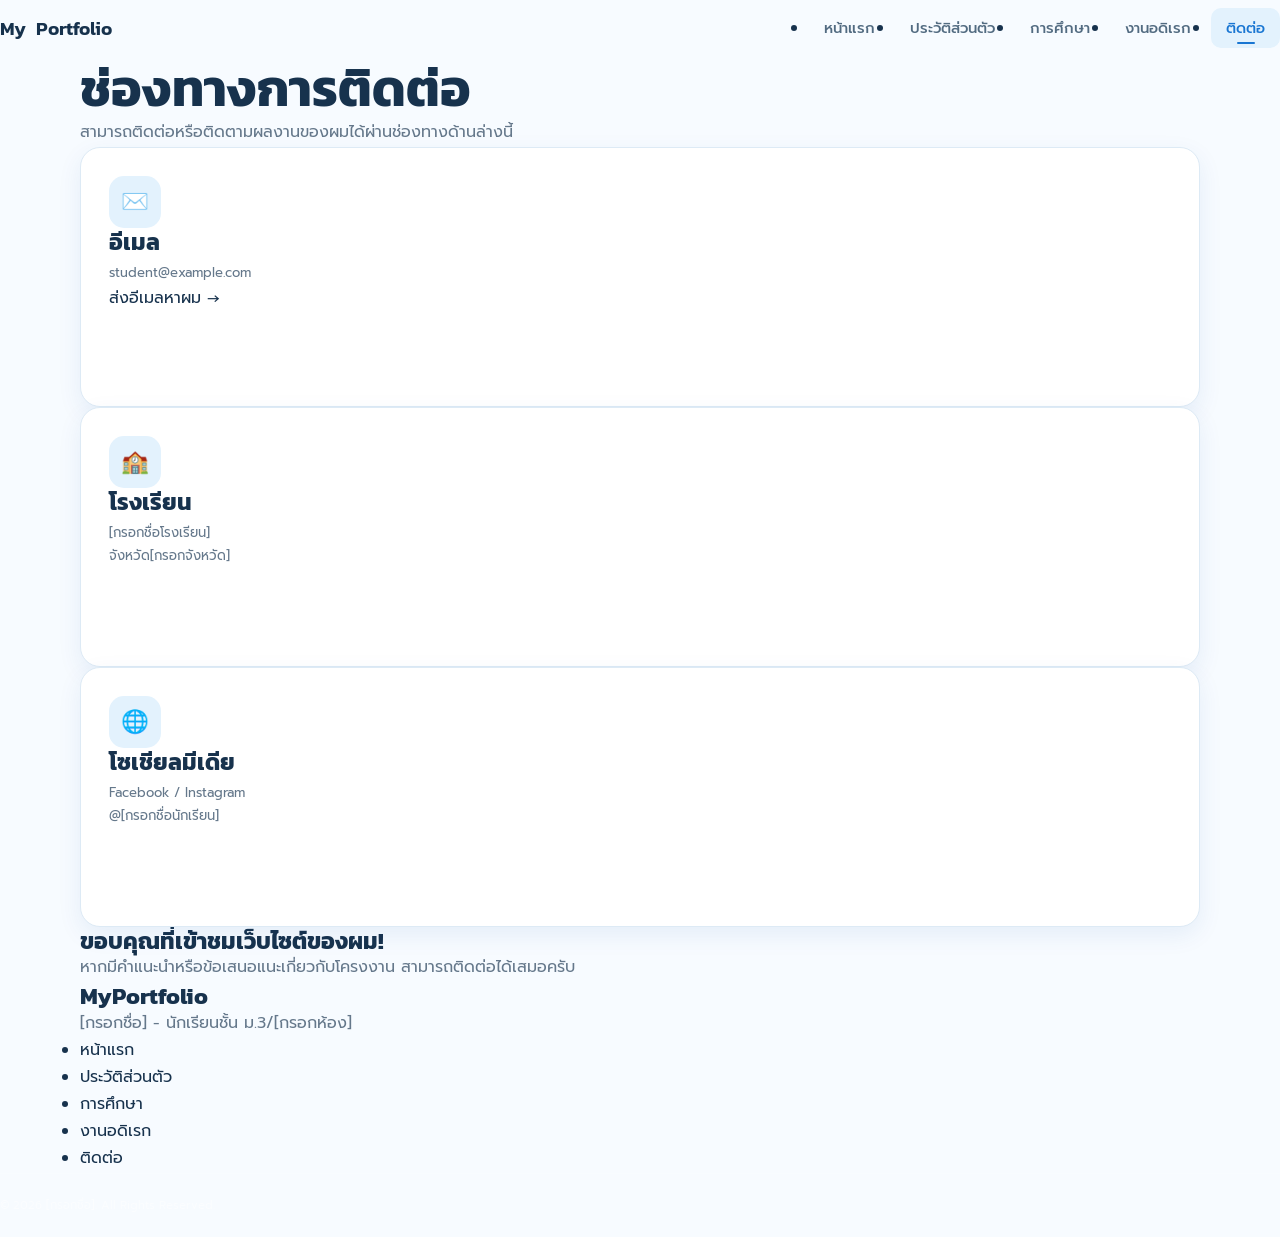
==== commit 40b8fc3d: "Update contact.html" ====
--- a/contact.html
+++ b/contact.html
@@ -3,7 +3,7 @@
 <head>
     <meta charset="UTF-8">
     <meta name="viewport" content="width=device-width, initial-scale=1.0">
-    <title>การศึกษา - Student Portfolio</title>
+    <title>ติดต่อ - Student Portfolio</title>
     <link rel="preconnect" href="https://fonts.googleapis.com">
     <link rel="preconnect" href="https://fonts.gstatic.com" crossorigin>
     <link href="https://fonts.googleapis.com/css2?family=Kanit:wght@300;400;500;600;700&display=swap" rel="stylesheet">
@@ -17,78 +17,46 @@
             <ul class="nav-links">
                 <li><a href="index.html">หน้าแรก</a></li>
                 <li><a href="profile.html">ประวัติส่วนตัว</a></li>
-                <li><a href="education.html" class="active">การศึกษา</a></li>
+                <li><a href="education.html">การศึกษา</a></li>
                 <li><a href="hobby.html">งานอดิเรก</a></li>
-                <li><a href="contact.html">ติดต่อ</a></li>
+                <li><a href="contact.html" class="active">ติดต่อ</a></li>
             </ul>
         </nav>
     </header>
 
     <main class="container page-padding">
         <div class="section-title">
-            <h2>ประวัติการศึกษา</h2>
-            <p>เส้นทางการศึกษาตั้งแต่ระดับประถมศึกษาจนถึงปัจจุบัน</p>
+            <h2>ช่องทางการติดต่อ</h2>
+            <p>สามารถติดต่อหรือติดตามผลงานของผมได้ผ่านช่องทางด้านล่างนี้</p>
         </div>
 
-        <section class="timeline">
-            <div class="timeline-item">
-                <div class="timeline-dot"></div>
-                <div class="timeline-content">
-                    <span class="timeline-date">ปัจจุบัน</span>
-                    <h3>มัธยมศึกษาตอนต้น (ม.3)</h3>
-                    <p class="school-name">[กรอกชื่อโรงเรียน]</p>
-                    <p>สายการเรียน/ห้องเรียน: ม.3/[กรอกห้อง] | วิชาที่ชื่นชอบ: [กรอกวิชาที่ชอบ]</p>
+        <section class="contact-wrapper">
+            <div class="grid-3">
+                <div class="contact-card">
+                    <div class="contact-icon">✉️</div>
+                    <h3>อีเมล</h3>
+                    <p>student@example.com</p>
+                    <a href="mailto:student@example.com" class="btn-text">ส่งอีเมลหาผม →</a>
+                </div>
+
+                <div class="contact-card">
+                    <div class="contact-icon">🏫</div>
+                    <h3>โรงเรียน</h3>
+                    <p>[กรอกชื่อโรงเรียน]</p>
+                    <p class="sub-text">จังหวัด[กรอกจังหวัด]</p>
+                </div>
+
+                <div class="contact-card">
+                    <div class="contact-icon">🌐</div>
+                    <h3>โซเชียลมีเดีย</h3>
+                    <p>Facebook / Instagram</p>
+                    <p class="sub-text">@[กรอกชื่อนักเรียน]</p>
                 </div>
             </div>
 
-            <div class="timeline-item">
-                <div class="timeline-dot"></div>
-                <div class="timeline-content">
-                    <span class="timeline-date">ระดับชั้น ม.1 - ม.2</span>
-                    <h3>มัธยมศึกษาตอนต้น (ตอนต้น)</h3>
-                    <p class="school-name">[กรอกชื่อโรงเรียน]</p>
-                    <p>เข้าร่วมกิจกรรมวิชาการ กิจกรรมคอมพิวเตอร์ และการแข่งขันภายในโรงเรียน</p>
-                </div>
-            </div>
-
-            <div class="timeline-item">
-                <div class="timeline-dot"></div>
-                <div class="timeline-content">
-                    <span class="timeline-date">ระดับประถมศึกษา</span>
-                    <h3>ประถมศึกษา (ป.1 - ป.6)</h3>
-                    <p class="school-name">[กรอกชื่อโรงเรียนประถม]</p>
-                    <p>สำเร็จการศึกษาระดับประถมศึกษาด้วยผลการเรียนที่ดี และมีส่วนร่วมในกิจกรรมโรงเรียน</p>
-                </div>
-            </div>
-        </section>
-
-        <section class="education-table-section">
-            <h3>ตารางสรุปประวัติการศึกษา</h3>
-            <div class="table-responsive">
-                <table class="edu-table">
-                    <thead>
-                        <tr>
-                            <th>ระดับการศึกษา</th>
-                            <th>สถานศึกษา</th>
-                            <th>ปีการศึกษา</th>
-                            <th>สถานะ</th>
-                        </tr>
-                    </thead>
-                    <tbody>
-                        <tr>
-                            <td>ประถมศึกษา</td>
-                            <td>[กรอกชื่อโรงเรียนประถม]</td>
-                            <td>2017 - 2022</td>
-                            <td><span class="status-badge completed">สำเร็จการศึกษา</span></td>
-                        </tr>
-                        <tr>
-                            <td>มัธยมศึกษาตอนต้น</td>
-                            <td>[กรอกชื่อโรงเรียน]</td>
-                            <td>2023 - ปัจจุบัน</td>
-                            <td><span class="status-badge active">กำลังศึกษา</span></td>
-                        </tr>
-                    </tbody>
-                </table>
+            <div class="cta-banner">
+                <h3>ขอบคุณที่เข้าชมเว็บไซต์ของผม!</h3>
+                <p>หากมีคำแนะนำหรือข้อเสนอแนะเกี่ยวกับโครงงาน สามารถติดต่อได้เสมอครับ</p>
             </div>
         </section>
     </main>
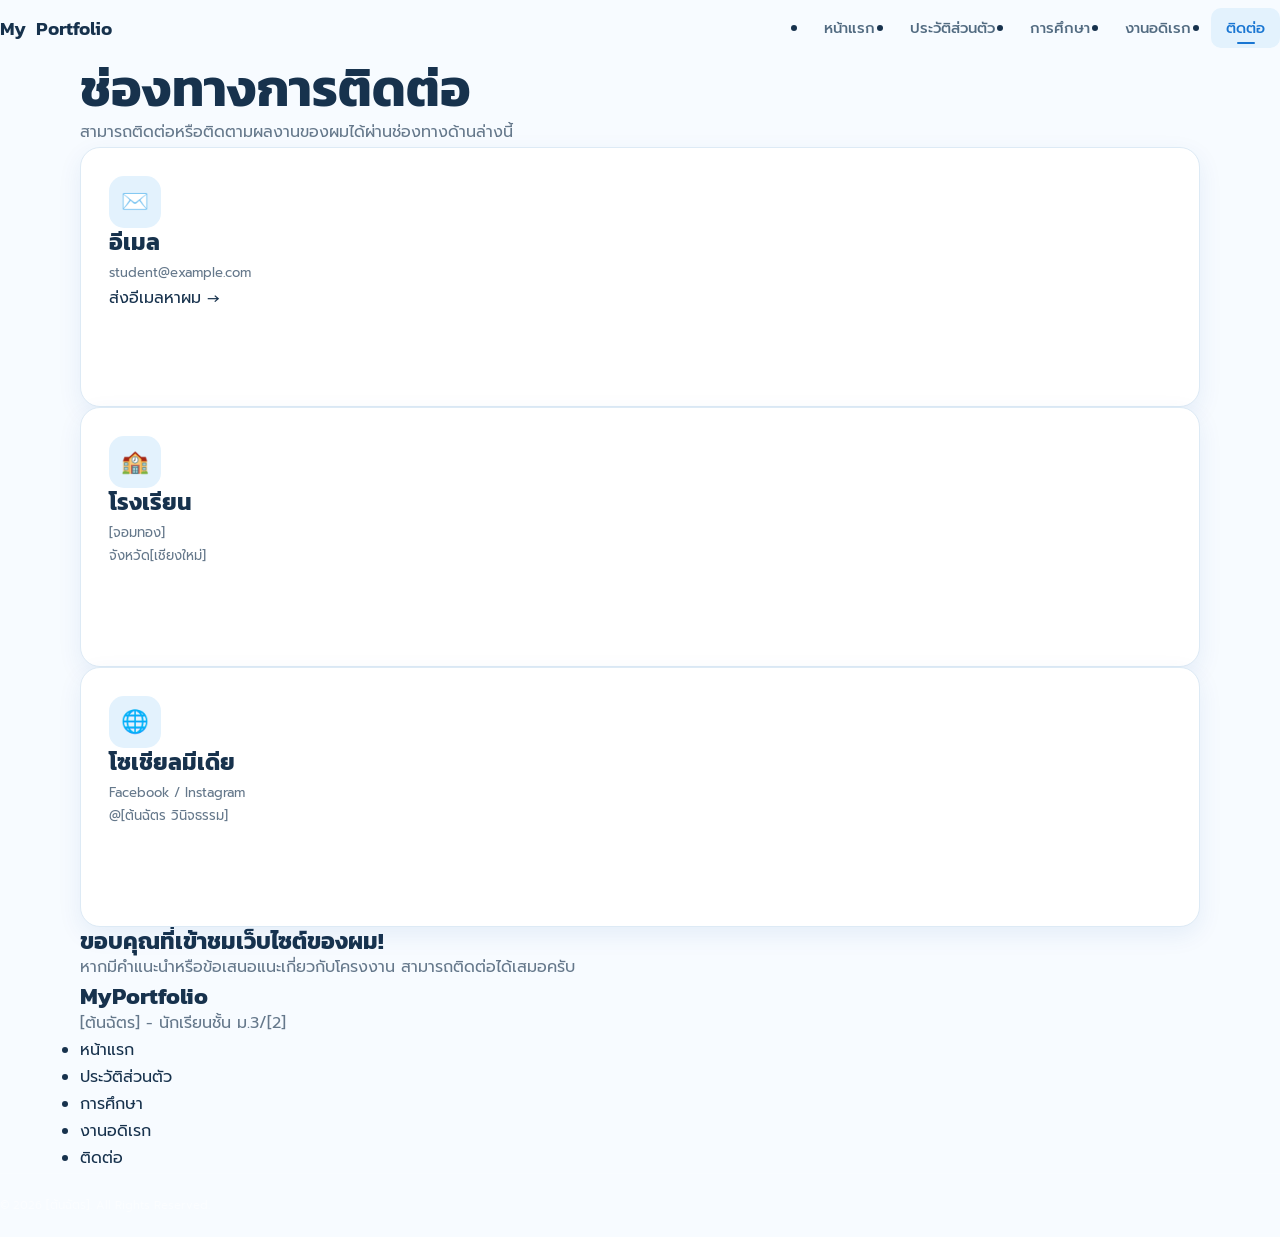
==== commit 5fac53c5: "Update contact.html" ====
--- a/contact.html
+++ b/contact.html
@@ -42,15 +42,15 @@
                 <div class="contact-card">
                     <div class="contact-icon">🏫</div>
                     <h3>โรงเรียน</h3>
-                    <p>[กรอกชื่อโรงเรียน]</p>
-                    <p class="sub-text">จังหวัด[กรอกจังหวัด]</p>
+                    <p>[จอมทอง]</p>
+                    <p class="sub-text">จังหวัด[เชียงใหม่]</p>
                 </div>
 
                 <div class="contact-card">
                     <div class="contact-icon">🌐</div>
                     <h3>โซเชียลมีเดีย</h3>
                     <p>Facebook / Instagram</p>
-                    <p class="sub-text">@[กรอกชื่อนักเรียน]</p>
+                    <p class="sub-text">@[ต้นฉัตร วินิจธรรม]</p>
                 </div>
             </div>
 
@@ -65,7 +65,7 @@
         <div class="container footer-content">
             <div class="footer-info">
                 <h3>My<span>Portfolio</span></h3>
-                <p>[กรอกชื่อ] - นักเรียนชั้น ม.3/[กรอกห้อง]</p>
+                <p>[ต้นฉัตร] - นักเรียนชั้น ม.3/[2]</p>
             </div>
             <ul class="footer-links">
                 <li><a href="index.html">หน้าแรก</a></li>
@@ -76,7 +76,7 @@
             </ul>
         </div>
         <div class="footer-bottom">
-            <p>&copy; 2026 [กรอกชื่อ]. All Rights Reserved.</p>
+            <p>&copy; 2026 [ต้นฉัตร]. All Rights Reserved.</p>
         </div>
     </footer>
 
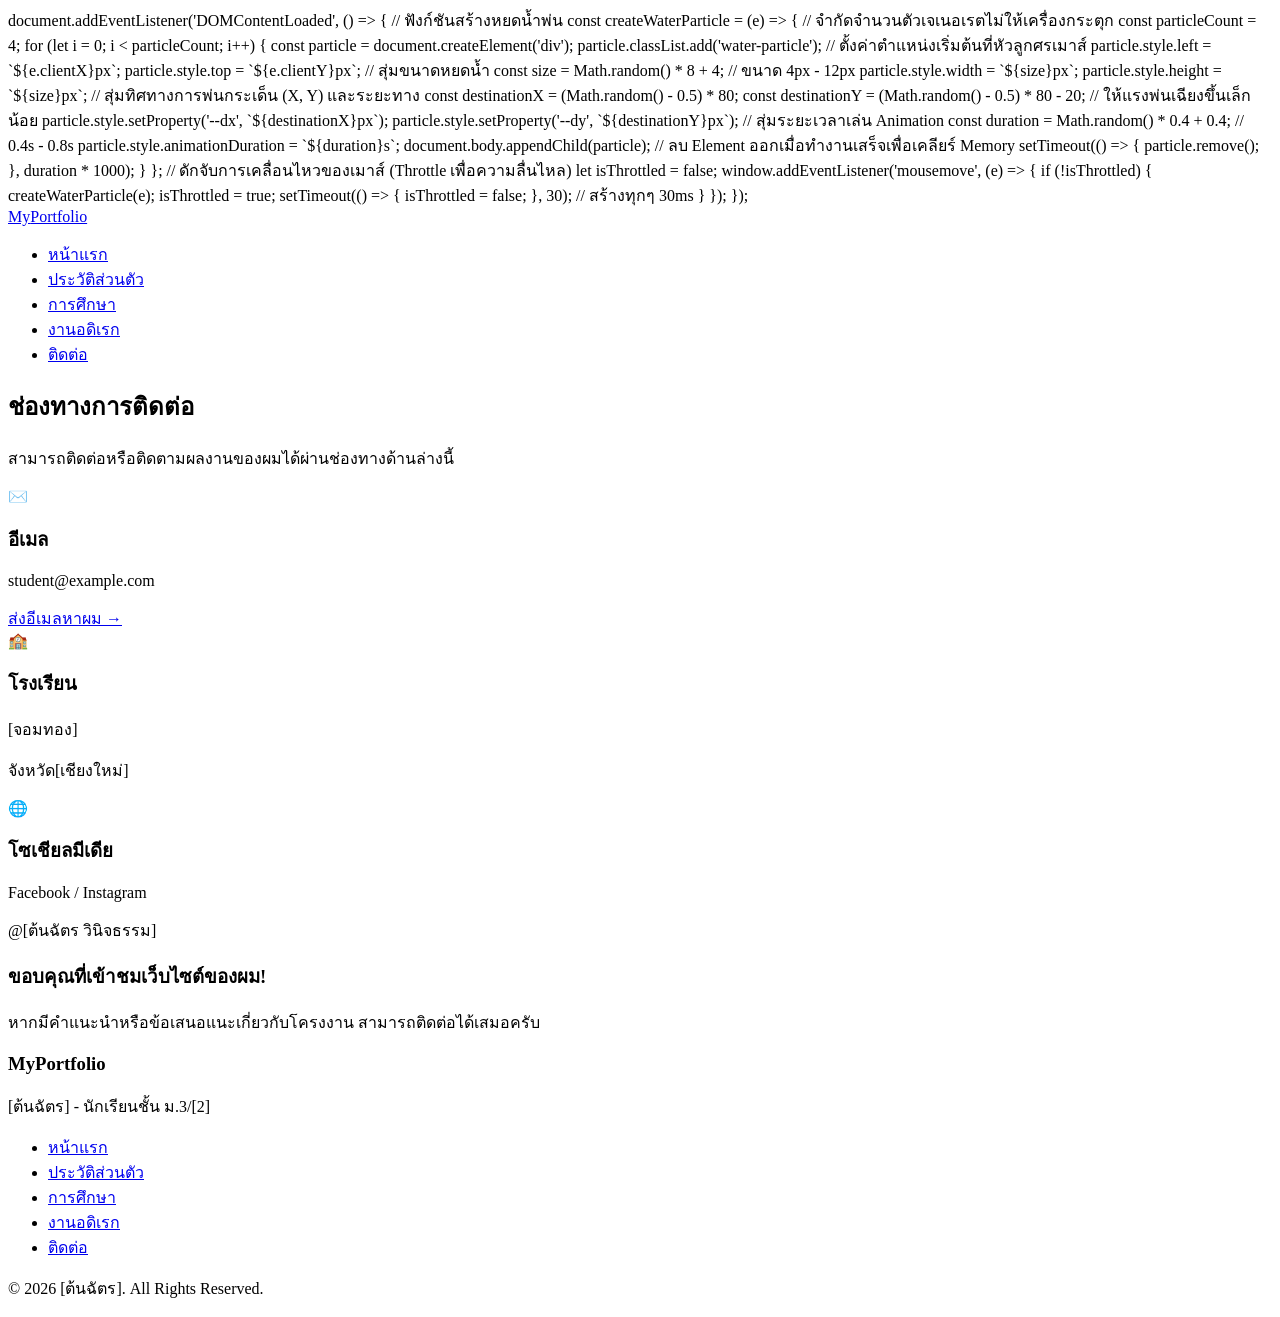
==== commit 8410bb66: "Update contact.html" ====
--- a/contact.html
+++ b/contact.html
@@ -10,7 +10,55 @@
     <link rel="stylesheet" href="style.css">
 </head>
 <body>
+document.addEventListener('DOMContentLoaded', () => {
+    // ฟังก์ชันสร้างหยดน้ำพ่น
+    const createWaterParticle = (e) => {
+        // จำกัดจำนวนตัวเจเนอเรตไม่ให้เครื่องกระตุก
+        const particleCount = 4; 
 
+        for (let i = 0; i < particleCount; i++) {
+            const particle = document.createElement('div');
+            particle.classList.add('water-particle');
+            
+            // ตั้งค่าตำแหน่งเริ่มต้นที่หัวลูกศรเมาส์
+            particle.style.left = `${e.clientX}px`;
+            particle.style.top = `${e.clientY}px`;
+
+            // สุ่มขนาดหยดน้ำ
+            const size = Math.random() * 8 + 4; // ขนาด 4px - 12px
+            particle.style.width = `${size}px`;
+            particle.style.height = `${size}px`;
+
+            // สุ่มทิศทางการพ่นกระเด็น (X, Y) และระยะทาง
+            const destinationX = (Math.random() - 0.5) * 80; 
+            const destinationY = (Math.random() - 0.5) * 80 - 20; // ให้แรงพ่นเฉียงขึ้นเล็กน้อย
+
+            particle.style.setProperty('--dx', `${destinationX}px`);
+            particle.style.setProperty('--dy', `${destinationY}px`);
+
+            // สุ่มระยะเวลาเล่น Animation
+            const duration = Math.random() * 0.4 + 0.4; // 0.4s - 0.8s
+            particle.style.animationDuration = `${duration}s`;
+
+            document.body.appendChild(particle);
+
+            // ลบ Element ออกเมื่อทำงานเสร็จเพื่อเคลียร์ Memory
+            setTimeout(() => {
+                particle.remove();
+            }, duration * 1000);
+        }
+    };
+
+    // ดักจับการเคลื่อนไหวของเมาส์ (Throttle เพื่อความลื่นไหล)
+    let isThrottled = false;
+    window.addEventListener('mousemove', (e) => {
+        if (!isThrottled) {
+            createWaterParticle(e);
+            isThrottled = true;
+            setTimeout(() => { isThrottled = false; }, 30); // สร้างทุกๆ 30ms
+        }
+    });
+});
     <header class="navbar-container">
         <nav class="navbar">
             <a href="index.html" class="logo">My<span>Portfolio</span></a>
--- a/style.css
+++ b/style.css
@@ -1,2104 +1,49 @@
-/* =========================================
-   MODERN STUDENT PORTFOLIO
-   HTML5 + CSS3
-   ========================================= */
+document.addEventListener('DOMContentLoaded', () => {
+    // ฟังก์ชันสร้างหยดน้ำพ่น
+    const createWaterParticle = (e) => {
+        // จำกัดจำนวนตัวเจเนอเรตไม่ให้เครื่องกระตุก
+        const particleCount = 4; 
 
-/* ---------- Google Font ---------- */
+        for (let i = 0; i < particleCount; i++) {
+            const particle = document.createElement('div');
+            particle.classList.add('water-particle');
+            
+            // ตั้งค่าตำแหน่งเริ่มต้นที่หัวลูกศรเมาส์
+            particle.style.left = `${e.clientX}px`;
+            particle.style.top = `${e.clientY}px`;
 
-@import url('https://fonts.googleapis.com/css2?family=Kanit:wght@300;400;500;600;700&family=Prompt:wght@300;400;500;600;700&display=swap');
+            // สุ่มขนาดหยดน้ำ
+            const size = Math.random() * 8 + 4; // ขนาด 4px - 12px
+            particle.style.width = `${size}px`;
+            particle.style.height = `${size}px`;
 
+            // สุ่มทิศทางการพ่นกระเด็น (X, Y) และระยะทาง
+            const destinationX = (Math.random() - 0.5) * 80; 
+            const destinationY = (Math.random() - 0.5) * 80 - 20; // ให้แรงพ่นเฉียงขึ้นเล็กน้อย
 
-/* ---------- Variables ---------- */
+            particle.style.setProperty('--dx', `${destinationX}px`);
+            particle.style.setProperty('--dy', `${destinationY}px`);
 
-:root {
-    --blue-dark: #0D47A1;
-    --blue: #1976D2;
-    --blue-light: #42A5F5;
-    --blue-soft: #90CAF9;
-    --blue-pale: #E3F2FD;
+            // สุ่มระยะเวลาเล่น Animation
+            const duration = Math.random() * 0.4 + 0.4; // 0.4s - 0.8s
+            particle.style.animationDuration = `${duration}s`;
 
-    --white: #FFFFFF;
-    --text: #17324D;
-    --text-light: #65788B;
-    --background: #F7FBFF;
-    --border: #DDEAF5;
+            document.body.appendChild(particle);
 
-    --shadow-sm: 0 8px 24px rgba(13, 71, 161, 0.08);
-    --shadow-md: 0 18px 45px rgba(13, 71, 161, 0.13);
-    --shadow-lg: 0 28px 70px rgba(13, 71, 161, 0.18);
+            // ลบ Element ออกเมื่อทำงานเสร็จเพื่อเคลียร์ Memory
+            setTimeout(() => {
+                particle.remove();
+            }, duration * 1000);
+        }
+    };
 
-    --radius-sm: 12px;
-    --radius-md: 20px;
-    --radius-lg: 32px;
-
-    --transition: 0.3s ease;
-}
-
-
-/* ---------- Reset ---------- */
-
-* {
-    margin: 0;
-    padding: 0;
-    box-sizing: border-box;
-}
-
-html {
-    scroll-behavior: smooth;
-}
-
-body {
-    font-family: "Prompt", sans-serif;
-    color: var(--text);
-    background: var(--background);
-    line-height: 1.7;
-    overflow-x: hidden;
-}
-
-img {
-    display: block;
-    width: 100%;
-    max-width: 100%;
-}
-
-a {
-    color: inherit;
-    text-decoration: none;
-}
-
-button,
-a {
-    -webkit-tap-highlight-color: transparent;
-}
-
-::selection {
-    color: white;
-    background: var(--blue);
-}
-
-
-/* ---------- Typography ---------- */
-
-h1,
-h2,
-h3,
-h4 {
-    font-family: "Kanit", sans-serif;
-    line-height: 1.2;
-}
-
-h1 {
-    font-size: clamp(3rem, 7vw, 6rem);
-}
-
-h2 {
-    font-size: clamp(2rem, 4vw, 3.3rem);
-}
-
-h3 {
-    font-size: 1.45rem;
-}
-
-p {
-    color: var(--text-light);
-}
-
-
-/* ---------- Global ---------- */
-
-.container {
-    width: min(1120px, calc(100% - 40px));
-    margin-inline: auto;
-}
-
-.section {
-    padding: 110px 0;
-}
-
-.soft-section {
-    background: #EDF7FF;
-}
-
-.section-heading {
-    margin-bottom: 55px;
-}
-
-.section-heading.centered {
-    text-align: center;
-    max-width: 700px;
-    margin-inline: auto;
-    margin-bottom: 55px;
-}
-
-.section-heading h2 {
-    margin: 10px 0 15px;
-}
-
-.section-heading p {
-    max-width: 600px;
-}
-
-.section-heading.centered p {
-    margin-inline: auto;
-}
-
-.section-label {
-    display: inline-block;
-    color: var(--blue);
-    font-size: 0.76rem;
-    font-weight: 700;
-    letter-spacing: 0.14em;
-}
-
-.section-label.light {
-    color: var(--blue-soft);
-}
-
-
-/* ---------- Header / Navigation ---------- */
-
-.site-header {
-    position: sticky;
-    top: 0;
-    z-index: 1000;
-    padding: 14px 0;
-    background: rgba(255, 255, 255, 0.86);
-    backdrop-filter: blur(18px);
-    -webkit-backdrop-filter: blur(18px);
-    border-bottom: 1px solid rgba(221, 234, 245, 0.7);
-}
-
-.navbar {
-    display: flex;
-    align-items: center;
-    justify-content: space-between;
-    min-height: 58px;
-}
-
-.logo {
-    display: inline-flex;
-    align-items: center;
-    gap: 10px;
-    font-family: "Kanit", sans-serif;
-    font-size: 1.2rem;
-    font-weight: 600;
-    white-space: nowrap;
-}
-
-.logo > span:last-child > span {
-    color: var(--blue);
-}
-
-.logo-mark {
-    display: grid;
-    width: 38px;
-    height: 38px;
-    place-items: center;
-    color: white;
-    background: linear-gradient(
-        135deg,
-        var(--blue-dark),
-        var(--blue-light)
-    );
-    border-radius: 11px;
-    box-shadow: 0 8px 20px rgba(25, 118, 210, 0.25);
-}
-
-.nav-links {
-    display: flex;
-    align-items: center;
-    gap: 5px;
-}
-
-.nav-links a {
-    position: relative;
-    padding: 9px 15px;
-    color: #526B81;
-    font-size: 0.92rem;
-    font-weight: 500;
-    border-radius: 10px;
-    transition: var(--transition);
-}
-
-.nav-links a::after {
-    content: "";
-    position: absolute;
-    left: 50%;
-    bottom: 4px;
-    width: 0;
-    height: 2px;
-    background: var(--blue);
-    border-radius: 5px;
-    transform: translateX(-50%);
-    transition: var(--transition);
-}
-
-.nav-links a:hover,
-.nav-links a.active {
-    color: var(--blue);
-    background: var(--blue-pale);
-}
-
-.nav-links a.active::after {
-    width: 18px;
-}
-
-
-/* ---------- Buttons ---------- */
-
-.btn {
-    display: inline-flex;
-    align-items: center;
-    justify-content: center;
-    gap: 12px;
-    min-height: 52px;
-    padding: 0 24px;
-    border-radius: 14px;
-    font-size: 0.95rem;
-    font-weight: 600;
-    transition: var(--transition);
-}
-
-.btn-primary {
-    color: white;
-    background: linear-gradient(
-        135deg,
-        var(--blue-dark),
-        var(--blue)
-    );
-    box-shadow: 0 12px 28px rgba(25, 118, 210, 0.25);
-}
-
-.btn-primary:hover {
-    transform: translateY(-3px);
-    box-shadow: 0 17px 34px rgba(25, 118, 210, 0.34);
-}
-
-.btn-outline {
-    color: var(--blue);
-    background: white;
-    border: 1px solid var(--border);
-}
-
-.btn-outline:hover {
-    color: white;
-    background: var(--blue);
-    border-color: var(--blue);
-    transform: translateY(-3px);
-}
-
-.btn-white {
-    color: var(--blue-dark);
-    background: white;
-}
-
-.btn-white:hover {
-    color: white;
-    background: var(--blue-dark);
-    transform: translateY(-3px);
-}
-
-
-/* ---------- Hero ---------- */
-
-.hero {
-    position: relative;
-    min-height: calc(100vh - 86px);
-    display: flex;
-    align-items: center;
-    overflow: hidden;
-    background:
-        radial-gradient(
-            circle at 10% 10%,
-            rgba(144, 202, 249, 0.25),
-            transparent 28%
-        ),
-        linear-gradient(
-            135deg,
-            #F8FCFF 0%,
-            #EAF6FF 100%
-        );
-}
-
-.hero::after {
-    content: "";
-    position: absolute;
-    right: -180px;
-    bottom: -220px;
-    width: 600px;
-    height: 600px;
-    background: rgba(66, 165, 245, 0.08);
-    border-radius: 50%;
-}
-
-.hero-grid {
-    position: relative;
-    z-index: 2;
-    display: grid;
-    grid-template-columns: 1.02fr 0.98fr;
-    align-items: center;
-    gap: 60px;
-    padding: 90px 0;
-}
-
-.eyebrow {
-    display: inline-flex;
-    align-items: center;
-    gap: 8px;
-    margin-bottom: 18px;
-    color: var(--blue);
-    font-size: 0.76rem;
-    font-weight: 700;
-    letter-spacing: 0.15em;
-}
-
-.eyebrow-dot {
-    width: 8px;
-    height: 8px;
-    background: var(--blue-light);
-    border-radius: 50%;
-    box-shadow: 0 0 0 5px rgba(66, 165, 245, 0.14);
-}
-
-.hero-small-text {
-    margin-bottom: 4px;
-    color: var(--text-light);
-}
-
-.hero h1 {
-    margin-bottom: 25px;
-    color: var(--blue-dark);
-}
-
-.hero h1 strong {
-    color: var(--blue-light);
-    font-size: 0.54em;
-    font-weight: 500;
-}
-
-.hero-description {
-    max-width: 580px;
-    margin-bottom: 30px;
-    font-size: 1.05rem;
-}
-
-.hero-buttons {
-    display: flex;
-    flex-wrap: wrap;
-    gap: 12px;
-}
-
-.hero-stats {
-    display: flex;
-    gap: 35px;
-    margin-top: 45px;
-}
-
-.hero-stats div {
-    display: flex;
-    flex-direction: column;
-}
-
-.hero-stats strong {
-    color: var(--blue-dark);
-    font-family: "Kanit", sans-serif;
-    font-size: 1.25rem;
-}
-
-.hero-stats span {
-    color: var(--text-light);
-    font-size: 0.76rem;
-}
-
-.hero-visual {
-    position: relative;
-    min-height: 600px;
-    display: flex;
-    align-items: center;
-    justify-content: center;
-}
-
-.profile-frame {
-    position: relative;
-    z-index: 2;
-    width: min(390px, 80%);
-    aspect-ratio: 4 / 5;
-    padding: 10px;
-    overflow: hidden;
-    background: white;
-    border: 1px solid rgba(255, 255, 255, 0.8);
-    border-radius: 45% 45% 25% 25%;
-    box-shadow: var(--shadow-lg);
-    transform: rotate(2deg);
-    transition: var(--transition);
-}
-
-.profile-frame:hover {
-    transform: rotate(0deg) scale(1.02);
-}
-
-.profile-frame img {
-    width: 100%;
-    height: 100%;
-    object-fit: cover;
-    border-radius: 40% 40% 20% 20%;
-}
-
-.image-decoration {
-    position: absolute;
-    z-index: 1;
-    width: 400px;
-    height: 400px;
-    border-radius: 50%;
-    background: linear-gradient(
-        135deg,
-        rgba(144, 202, 249, 0.8),
-        rgba(25, 118, 210, 0.16)
-    );
-}
-
-.image-decoration::before {
-    content: "";
-    position: absolute;
-    inset: 30px;
-    border: 1px dashed rgba(25, 118, 210, 0.3);
-    border-radius: 50%;
-}
-
-.floating-card {
-    position: absolute;
-    z-index: 4;
-    display: flex;
-    align-items: center;
-    gap: 10px;
-    padding: 14px 17px;
-    background: rgba(255, 255, 255, 0.92);
-    border: 1px solid rgba(255, 255, 255, 0.8);
-    border-radius: 16px;
-    box-shadow: var(--shadow-md);
-    backdrop-filter: blur(10px);
-}
-
-.floating-card strong,
-.floating-card small {
-    display: block;
-}
-
-.floating-card strong {
-    font-family: "Kanit", sans-serif;
-}
-
-.floating-card small {
-    color: var(--text-light);
-    font-size: 0.68rem;
-}
-
-.floating-icon {
-    display: grid;
-    width: 38px;
-    height: 38px;
-    place-items: center;
-    background: #FFF8DF;
-    border-radius: 11px;
-}
-
-.floating-icon.blue {
-    background: var(--blue-pale);
-}
-
-.card-top {
-    top: 105px;
-    right: 0;
-}
-
-.card-bottom {
-    bottom: 100px;
-    left: 0;
-}
-
-.hero-decoration {
-    position: absolute;
-    border: 1px solid rgba(25, 118, 210, 0.1);
-    border-radius: 50%;
-}
-
-.circle-one {
-    width: 90px;
-    height: 90px;
-    top: 15%;
-    left: 4%;
-}
-
-.circle-two {
-    width: 150px;
-    height: 150px;
-    right: 5%;
-    top: 10%;
-}
-
-
-/* ---------- Introduction ---------- */
-
-.intro-grid {
-    display: grid;
-    grid-template-columns: 1.2fr 1fr 1fr;
-    gap: 20px;
-}
-
-.intro-card {
-    position: relative;
-    min-height: 310px;
-    padding: 35px;
-    overflow: hidden;
-    background: white;
-    border: 1px solid var(--border);
-    border-radius: var(--radius-md);
-    box-shadow: var(--shadow-sm);
-    transition: var(--transition);
-}
-
-.intro-card:hover {
-    transform: translateY(-8px);
-    box-shadow: var(--shadow-md);
-    border-color: #B9DCF7;
-}
-
-.intro-main {
-    background: linear-gradient(
-        145deg,
-        var(--blue-dark),
-        var(--blue)
-    );
-}
-
-.intro-main h3,
-.intro-main p {
-    color: white;
-}
-
-.intro-main p {
-    color: rgba(255, 255, 255, 0.78);
-}
-
-.card-number {
-    position: absolute;
-    top: 25px;
-    right: 28px;
-    color: rgba(25, 118, 210, 0.16);
-    font-family: "Kanit", sans-serif;
-    font-size: 2.8rem;
-    font-weight: 700;
-}
-
-.intro-main .card-number {
-    color: rgba(255, 255, 255, 0.12);
-}
-
-.big-icon {
-    display: block;
-    margin-bottom: 28px;
-    font-size: 2.5rem;
-}
-
-.intro-card h3 {
-    margin-bottom: 10px;
-}
-
-.intro-card p {
-    margin-bottom: 25px;
-}
-
-.text-link {
-    color: var(--blue);
-    font-size: 0.88rem;
-    font-weight: 600;
-}
-
-.intro-main .text-link {
-    color: white;
-}
-
-
-/* ---------- CTA ---------- */
-
-.cta-section {
-    padding: 40px 0 100px;
-}
-
-.cta-box {
-    position: relative;
-    display: flex;
-    align-items: center;
-    justify-content: space-between;
-    gap: 30px;
-    padding: 55px 60px;
-    overflow: hidden;
-    color: white;
-    background:
-        radial-gradient(
-            circle at 90% 10%,
-            rgba(144, 202, 249, 0.3),
-            transparent 25%
-        ),
-        linear-gradient(
-            120deg,
-            var(--blue-dark),
-            var(--blue)
-        );
-    border-radius: var(--radius-lg);
-    box-shadow: var(--shadow-lg);
-}
-
-.cta-box::after {
-    content: "";
-    position: absolute;
-    right: -80px;
-    bottom: -180px;
-    width: 350px;
-    height: 350px;
-    border: 1px solid rgba(255, 255, 255, 0.15);
-    border-radius: 50%;
-}
-
-.cta-box h2 {
-    margin: 8px 0;
-    color: white;
-}
-
-.cta-box p {
-    color: rgba(255, 255, 255, 0.72);
-}
-
-
-/* ---------- Page Hero ---------- */
-
-.page-hero {
-    position: relative;
-    display: flex;
-    align-items: center;
-    min-height: 370px;
-    overflow: hidden;
-    background:
-        radial-gradient(
-            circle at 80% 20%,
-            rgba(144, 202, 249, 0.32),
-            transparent 28%
-        ),
-        linear-gradient(
-            135deg,
-            #E9F6FF,
-            #F8FCFF
-        );
-}
-
-.page-hero::after {
-    content: "";
-    position: absolute;
-    right: 7%;
-    bottom: -130px;
-    width: 310px;
-    height: 310px;
-    border: 1px solid rgba(25, 118, 210, 0.12);
-    border-radius: 50%;
-}
-
-.page-hero-content {
-    position: relative;
-    z-index: 2;
-}
-
-.page-hero h1 {
-    margin: 8px 0 15px;
-    color: var(--blue-dark);
-    font-size: clamp(2.8rem, 6vw, 5rem);
-}
-
-.page-hero p {
-    max-width: 580px;
-    font-size: 1.05rem;
-}
-
-
-/* ---------- Profile ---------- */
-
-.profile-layout {
-    display: grid;
-    grid-template-columns: 0.8fr 1.2fr;
-    gap: 80px;
-    align-items: center;
-}
-
-.profile-photo-wrap {
-    position: relative;
-    max-width: 430px;
-    margin: auto;
-}
-
-.profile-photo-bg {
-    position: absolute;
-    inset: 25px -20px -20px 20px;
-    background: var(--blue-pale);
-    border-radius: 35px;
-    transform: rotate(-5deg);
-}
-
-.profile-photo {
-    position: relative;
-    z-index: 2;
-    overflow: hidden;
-    border: 9px solid white;
-    border-radius: 35px;
-    box-shadow: var(--shadow-md);
-}
-
-.profile-photo img {
-    aspect-ratio: 4 / 5;
-    object-fit: cover;
-    transition: transform 0.6s ease;
-}
-
-.profile-photo:hover img {
-    transform: scale(1.04);
-}
-
-.photo-badge {
-    position: absolute;
-    z-index: 3;
-    right: -25px;
-    bottom: 30px;
-    display: flex;
-    align-items: center;
-    gap: 10px;
-    padding: 14px 17px;
-    background: white;
-    border-radius: 16px;
-    box-shadow: var(--shadow-md);
-}
-
-.photo-badge > span {
-    display: grid;
-    width: 38px;
-    height: 38px;
-    place-items: center;
-    background: var(--blue-pale);
-    border-radius: 11px;
-}
-
-.photo-badge strong,
-.photo-badge small {
-    display: block;
-}
-
-.photo-badge strong {
-    font-family: "Kanit", sans-serif;
-}
-
-.photo-badge small {
-    color: var(--text-light);
-    font-size: 0.7rem;
-}
-
-.profile-info h2 {
-    margin: 12px 0 18px;
-    color: var(--blue-dark);
-    font-size: clamp(2.3rem, 4vw, 3.5rem);
-}
-
-.profile-info h2 span {
-    color: var(--blue-light);
-    font-size: 0.5em;
-    font-weight: 500;
-}
-
-.lead {
-    max-width: 650px;
-    margin-bottom: 30px;
-    font-size: 1.03rem;
-}
-
-.info-grid {
-    display: grid;
-    grid-template-columns: 1fr 1fr;
-    gap: 12px;
-}
-
-.info-item {
-    display: flex;
-    align-items: center;
-    gap: 12px;
-    padding: 14px;
-    background: white;
-    border: 1px solid var(--border);
-    border-radius: 15px;
-    transition: var(--transition);
-}
-
-.info-item:hover {
-    border-color: var(--blue-soft);
-    transform: translateY(-3px);
-    box-shadow: var(--shadow-sm);
-}
-
-.info-icon {
-    display: grid;
-    width: 38px;
-    height: 38px;
-    flex: 0 0 38px;
-    place-items: center;
-    background: var(--blue-pale);
-    border-radius: 10px;
-}
-
-.info-item small,
-.info-item strong {
-    display: block;
-}
-
-.info-item small {
-    color: var(--text-light);
-    font-size: 0.68rem;
-}
-
-.info-item strong {
-    font-size: 0.86rem;
-}
-
-.about-grid {
-    display: grid;
-    grid-template-columns: 0.85fr 1.15fr;
-    gap: 80px;
-    align-items: start;
-}
-
-.about-grid h2 {
-    margin-top: 10px;
-    color: var(--blue-dark);
-}
-
-.about-text {
-    padding-top: 10px;
-}
-
-.about-text p {
-    margin-bottom: 20px;
-    font-size: 1.02rem;
-}
-
-.about-text strong {
-    color: var(--blue);
-}
-
-.highlight-grid {
-    display: grid;
-    grid-template-columns: repeat(3, 1fr);
-    gap: 20px;
-}
-
-.highlight-card {
-    padding: 35px;
-    background: white;
-    border: 1px solid var(--border);
-    border-radius: var(--radius-md);
-    box-shadow: var(--shadow-sm);
-    transition: var(--transition);
-}
-
-.highlight-card:hover {
-    transform: translateY(-7px);
-    box-shadow: var(--shadow-md);
-}
-
-.highlight-card.featured {
-    color: white;
-    background: linear-gradient(
-        145deg,
-        var(--blue-dark),
-        var(--blue)
-    );
-    transform: translateY(-15px);
-}
-
-.highlight-card.featured:hover {
-    transform: translateY(-22px);
-}
-
-.highlight-card > span {
-    display: block;
-    margin-bottom: 22px;
-    font-size: 2.2rem;
-}
-
-.highlight-card h3 {
-    margin-bottom: 8px;
-}
-
-.highlight-card.featured h3,
-.highlight-card.featured p {
-    color: white;
-}
-
-.highlight-card.featured p {
-    color: rgba(255, 255, 255, 0.75);
-}
-
-
-/* ---------- Education Timeline ---------- */
-
-.timeline {
-    position: relative;
-    max-width: 850px;
-    margin: auto;
-}
-
-.timeline::before {
-    content: "";
-    position: absolute;
-    top: 0;
-    bottom: 0;
-    left: 27px;
-    width: 2px;
-    background: linear-gradient(
-        var(--blue-soft),
-        var(--blue)
-    );
-}
-
-.timeline-item {
-    position: relative;
-    display: grid;
-    grid-template-columns: 55px 1fr;
-    gap: 25px;
-    padding-bottom: 50px;
-}
-
-.timeline-item:last-child {
-    padding-bottom: 0;
-}
-
-.timeline-marker {
-    position: relative;
-    z-index: 2;
-    display: grid;
-    width: 55px;
-    height: 55px;
-    place-items: center;
-    color: var(--blue);
-    background: white;
-    border: 2px solid var(--blue-soft);
-    border-radius: 50%;
-    box-shadow: 0 5px 15px rgba(25, 118, 210, 0.12);
-}
-
-.timeline-item.current .timeline-marker {
-    color: white;
-    background: var(--blue);
-    border-color: var(--blue);
-    box-shadow: 0 8px 25px rgba(25, 118, 210, 0.28);
-}
-
-.timeline-marker span {
-    font-family: "Kanit", sans-serif;
-    font-weight: 600;
-}
-
-.timeline-content {
-    padding: 25px 30px;
-    background: white;
-    border: 1px solid var(--border);
-    border-radius: var(--radius-md);
-    box-shadow: var(--shadow-sm);
-    transition: var(--transition);
-}
-
-.timeline-content:hover {
-    transform: translateX(6px);
-    box-shadow: var(--shadow-md);
-}
-
-.timeline-year {
-    display: inline-block;
-    margin-bottom: 6px;
-    color: var(--blue);
-    font-size: 0.78rem;
-    font-weight: 600;
-}
-
-.timeline-content h3 {
-    margin-bottom: 8px;
-}
-
-.timeline-content p {
-    margin-bottom: 15px;
-}
-
-.timeline-tags {
-    display: flex;
-    flex-wrap: wrap;
-    gap: 7px;
-}
-
-.timeline-tags span {
-    padding: 4px 10px;
-    color: var(--blue);
-    background: var(--blue-pale);
-    border-radius: 50px;
-    font-size: 0.7rem;
-}
-
-.timeline-tags .current-tag {
-    color: white;
-    background: var(--blue);
-}
-
-
-/* ---------- Education Table ---------- */
-
-.table-wrapper {
-    overflow-x: auto;
-    background: white;
-    border: 1px solid var(--border);
-    border-radius: var(--radius-md);
-    box-shadow: var(--shadow-sm);
-}
-
-.education-table {
-    width: 100%;
-    min-width: 650px;
-    border-collapse: collapse;
-}
-
-.education-table th,
-.education-table td {
-    padding: 20px 24px;
-    text-align: left;
-    border-bottom: 1px solid var(--border);
-}
-
-.education-table th {
-    color: white;
-    background: var(--blue-dark);
-    font-size: 0.82rem;
-    font-weight: 500;
-}
-
-.education-table tbody tr:last-child td {
-    border-bottom: 0;
-}
-
-.education-table tbody tr {
-    transition: var(--transition);
-}
-
-.education-table tbody tr:hover {
-    background: #F5FAFF;
-}
-
-.education-table td {
-    color: var(--text-light);
-    font-size: 0.88rem;
-}
-
-.education-table td strong {
-    color: var(--text);
-}
-
-.status {
-    display: inline-block;
-    padding: 5px 11px;
-    border-radius: 50px;
-    font-size: 0.7rem;
-}
-
-.status.completed {
-    color: #27704A;
-    background: #E5F7ED;
-}
-
-.status.current-status {
-    color: var(--blue);
-    background: var(--blue-pale);
-}
-
-
-/* ---------- Study Highlight ---------- */
-
-.study-highlight {
-    position: relative;
-    display: flex;
-    align-items: center;
-    min-height: 330px;
-    padding: 60px;
-    overflow: hidden;
-    color: white;
-    background:
-        radial-gradient(
-            circle at 85% 15%,
-            rgba(144, 202, 249, 0.3),
-            transparent 25%
-        ),
-        linear-gradient(
-            135deg,
-            var(--blue-dark),
-            var(--blue)
-        );
-    border-radius: var(--radius-lg);
-    box-shadow: var(--shadow-lg);
-}
-
-.study-main {
-    position: relative;
-    z-index: 3;
-    max-width: 550px;
-}
-
-.study-main h2 {
-    margin: 10px 0 15px;
-}
-
-.study-main p {
-    color: rgba(255, 255, 255, 0.76);
-}
-
-.study-main strong {
-    color: white;
-}
-
-.subject-bubble {
-    position: absolute;
-    right: 100px;
-    display: grid;
-    width: 175px;
-    height: 175px;
-    place-items: center;
-    color: var(--blue-dark);
-    background: white;
-    border-radius: 50%;
-    box-shadow: 0 20px 45px rgba(0, 0, 0, 0.15);
-    transform: rotate(8deg);
-}
-
-.subject-bubble span {
-    font-size: 2.3rem;
-}
-
-.subject-bubble strong {
-    font-family: "Kanit", sans-serif;
-}
-
-.subject-bubble.bubble-small {
-    right: 280px;
-    bottom: 30px;
-    width: 90px;
-    height: 90px;
-    color: white;
-    background: var(--blue-light);
-    font-size: 0.7rem;
-    transform: rotate(-8deg);
-}
-
-.subject-bubble.bubble-small span {
-    font-size: 1.3rem;
-}
-
-
-/* ---------- Hobby ---------- */
-
-.hobby-intro {
-    padding-bottom: 60px;
-}
-
-.hobby-intro-grid {
-    display: grid;
-    grid-template-columns: 1fr 1fr;
-    gap: 80px;
-    align-items: end;
-}
-
-.hobby-intro h2 {
-    margin-top: 10px;
-    color: var(--blue-dark);
-}
-
-.hobby-intro-grid > p {
-    font-size: 1.02rem;
-}
-
-.hobby-grid {
-    display: grid;
-    grid-template-columns: repeat(3, 1fr);
-    gap: 18px;
-}
-
-.hobby-card {
-    position: relative;
-    min-height: 320px;
-    padding: 30px;
-    overflow: hidden;
-    background: white;
-    border: 1px solid var(--border);
-    border-radius: var(--radius-md);
-    box-shadow: var(--shadow-sm);
-    transition: var(--transition);
-}
-
-.hobby-card:hover {
-    transform: translateY(-9px);
-    border-color: var(--blue-soft);
-    box-shadow: var(--shadow-md);
-}
-
-.hobby-card.large-card {
-    grid-column: span 2;
-    display: flex;
-    flex-direction: column;
-    justify-content: space-between;
-    min-height: 340px;
-    color: white;
-    background:
-        radial-gradient(
-            circle at 90% 10%,
-            rgba(144, 202, 249, 0.35),
-            transparent 25%
-        ),
-        linear-gradient(
-            135deg,
-            var(--blue-dark),
-            var(--blue)
-        );
-}
-
-.hobby-card.featured-hobby {
-    color: white;
-    background: linear-gradient(
-        145deg,
-        #1976D2,
-        #42A5F5
-    );
-}
-
-.hobby-number {
-    position: absolute;
-    top: 20px;
-    right: 25px;
-    color: rgba(25, 118, 210, 0.12);
-    font-family: "Kanit", sans-serif;
-    font-size: 2rem;
-    font-weight: 700;
-}
-
-.hobby-card.large-card .hobby-number,
-.featured-hobby .hobby-number {
-    color: rgba(255, 255, 255, 0.15);
-}
-
-.hobby-icon {
-    display: grid;
-    width: 60px;
-    height: 60px;
-    margin-bottom: 25px;
-    place-items: center;
-    font-size: 1.9rem;
-    background: var(--blue-pale);
-    border-radius: 16px;
-}
-
-.hobby-card.large-card .hobby-icon,
-.featured-hobby .hobby-icon {
-    background: rgba(255, 255, 255, 0.15);
-}
-
-.hobby-label {
-    display: block;
-    margin-bottom: 5px;
-    color: var(--blue);
-    font-size: 0.66rem;
-    font-weight: 700;
-    letter-spacing: 0.13em;
-}
-
-.hobby-card.large-card .hobby-label,
-.featured-hobby .hobby-label {
-    color: var(--blue-soft);
-}
-
-.hobby-card h3 {
-    margin-bottom: 9px;
-}
-
-.hobby-card p {
-    font-size: 0.88rem;
-}
-
-.hobby-card.large-card h3,
-.hobby-card.large-card p,
-.featured-hobby h3,
-.featured-hobby p {
-    color: white;
-}
-
-.hobby-card.large-card p,
-.featured-hobby p {
-    color: rgba(255, 255, 255, 0.75);
-}
-
-.hobby-arrow {
-    position: absolute;
-    right: 28px;
-    bottom: 25px;
-    color: var(--blue);
-    font-size: 1.4rem;
-    transition: var(--transition);
-}
-
-.hobby-card:hover .hobby-arrow {
-    transform: translate(4px, -4px);
-}
-
-.large-card .hobby-arrow,
-.featured-hobby .hobby-arrow {
-    color: white;
-}
-
-.interest-layout {
-    display: grid;
-    grid-template-columns: 1fr 1fr;
-    gap: 90px;
-    align-items: center;
-}
-
-.interest-text h2 {
-    margin: 10px 0 15px;
-    color: var(--blue-dark);
-}
-
-.interest-text p strong {
-    color: var(--blue);
-}
-
-.interest-list {
-    display: flex;
-    flex-direction: column;
-    gap: 10px;
-}
-
-.interest-item {
-    display: grid;
-    grid-template-columns: 50px 1fr auto;
-    align-items: center;
-    gap: 15px;
-    padding: 18px;
-    background: white;
-    border: 1px solid var(--border);
-    border-radius: 15px;
-    transition: var(--transition);
-}
-
-.interest-item:hover {
-    transform: translateX(7px);
-    border-color: var(--blue-soft);
-    box-shadow: var(--shadow-sm);
-}
-
-.interest-item > span {
-    color: var(--blue);
-    font-family: "Kanit", sans-serif;
-    font-weight: 600;
-}
-
-.interest-item strong {
-    font-family: "Kanit", sans-serif;
-}
-
-.interest-item small {
-    color: var(--text-light);
-    font-size: 0.72rem;
-}
-
-
-/* ---------- Contact ---------- */
-
-.contact-section {
-    padding-top: 90px;
-}
-
-.contact-intro {
-    max-width: 700px;
-    margin-bottom: 45px;
-}
-
-.contact-intro h2 {
-    margin: 10px 0 15px;
-    color: var(--blue-dark);
-    font-size: clamp(2.7rem, 6vw, 4.5rem);
-}
-
-.contact-intro h2 span {
-    color: var(--blue-light);
-}
-
-.contact-intro p {
-    max-width: 600px;
-}
-
-.contact-grid {
-    display: grid;
-    grid-template-columns: repeat(3, 1fr);
-    gap: 18px;
-}
-
-.contact-card {
-    position: relative;
-    display: block;
-    min-height: 260px;
-    padding: 28px;
-    overflow: hidden;
-    background: white;
-    border: 1px solid var(--border);
-    border-radius: var(--radius-md);
-    box-shadow: var(--shadow-sm);
-    transition: var(--transition);
-}
-
-.contact-card:hover {
-    color: white;
-    background: linear-gradient(
-        145deg,
-        var(--blue-dark),
-        var(--blue)
-    );
-    transform: translateY(-8px);
-    box-shadow: var(--shadow-md);
-}
-
-.contact-card-top {
-    display: flex;
-    justify-content: space-between;
-    align-items: center;
-    margin-bottom: 40px;
-}
-
-.contact-icon {
-    display: grid;
-    width: 52px;
-    height: 52px;
-    place-items: center;
-    background: var(--blue-pale);
-    border-radius: 15px;
-    font-size: 1.4rem;
-}
-
-.contact-card:hover .contact-icon {
-    background: rgba(255, 255, 255, 0.15);
-}
-
-.contact-arrow {
-    color: var(--blue);
-    font-size: 1.4rem;
-    transition: var(--transition);
-}
-
-.contact-card:hover .contact-arrow {
-    color: white;
-    transform: translate(4px, -4px);
-}
-
-.contact-label {
-    display: block;
-    margin-bottom: 6px;
-    color: var(--blue);
-    font-size: 0.68rem;
-    font-weight: 700;
-    letter-spacing: 0.13em;
-}
-
-.contact-card:hover .contact-label {
-    color: var(--blue-soft);
-}
-
-.contact-card h3 {
-    margin-bottom: 7px;
-    word-break: break-word;
-}
-
-.contact-card p {
-    font-size: 0.82rem;
-}
-
-.contact-card:hover h3,
-.contact-card:hover p {
-    color: white;
-}
-
-.contact-card:hover p {
-    color: rgba(255, 255, 255, 0.72);
-}
-
-.contact-cta {
-    display: grid;
-    grid-template-columns: auto 1fr auto;
-    align-items: center;
-    gap: 25px;
-    margin-top: 60px;
-    padding: 45px 50px;
-    color: white;
-    background:
-        radial-gradient(
-            circle at 90% 0%,
-            rgba(144, 202, 249, 0.3),
-            transparent 25%
-        ),
-        linear-gradient(
-            120deg,
-            var(--blue-dark),
-            var(--blue)
-        );
-    border-radius: var(--radius-lg);
-    box-shadow: var(--shadow-lg);
-}
-
-.contact-cta-icon {
-    display: grid;
-    width: 70px;
-    height: 70px;
-    place-items: center;
-    background: rgba(255, 255, 255, 0.12);
-    border-radius: 20px;
-    font-size: 2rem;
-}
-
-.contact-cta h2 {
-    margin: 5px 0;
-    font-size: 1.8rem;
-}
-
-.contact-cta p {
-    color: rgba(255, 255, 255, 0.72);
-}
-
-
-/* ---------- Footer ---------- */
-
-.footer {
-    padding: 65px 0 0;
-    color: white;
-    background: #082E58;
-}
-
-.footer-grid {
-    display: grid;
-    grid-template-columns: 1.4fr 0.7fr 0.7fr;
-    gap: 60px;
-    padding-bottom: 50px;
-}
-
-.footer-logo {
-    color: white;
-    margin-bottom: 18px;
-}
-
-.footer-logo > span:last-child > span {
-    color: var(--blue-soft);
-}
-
-.footer-grid > div:first-child p {
-    max-width: 360px;
-    color: rgba(255, 255, 255, 0.6);
-    font-size: 0.85rem;
-}
-
-.footer-grid h4 {
-    margin-bottom: 18px;
-    color: white;
-}
-
-.footer-nav {
-    display: flex;
-    flex-direction: column;
-    align-items: flex-start;
-    gap: 7px;
-}
-
-.footer-nav a {
-    color: rgba(255, 255, 255, 0.62);
-    font-size: 0.82rem;
-    transition: var(--transition);
-}
-
-.footer-nav a:hover {
-    color: white;
-    transform: translateX(4px);
-}
-
-.footer-student p {
-    color: rgba(255, 255, 255, 0.62);
-    font-size: 0.82rem;
-}
-
-.footer-bottom {
-    display: flex;
-    justify-content: space-between;
-    gap: 20px;
-    padding: 22px 0;
-    border-top: 1px solid rgba(255, 255, 255, 0.1);
-}
-
-.footer-bottom p {
-    color: rgba(255, 255, 255, 0.48);
-    font-size: 0.72rem;
-}
-
-
-/* ---------- Animation ---------- */
-
-.fade-up {
-    animation: fadeUp 0.8s ease both;
-}
-
-.delay-1 {
-    animation-delay: 0.15s;
-}
-
-@keyframes fadeUp {
-    from {
-        opacity: 0;
-        transform: translateY(25px);
-    }
-
-    to {
-        opacity: 1;
-        transform: translateY(0);
-    }
-}
-
-
-/* ---------- Responsive: Tablet ---------- */
-
-@media (max-width: 950px) {
-
-    .container {
-        width: min(100% - 32px, 800px);
-    }
-
-    .hero-grid {
-        grid-template-columns: 1fr;
-        gap: 30px;
-    }
-
-    .hero-content {
-        text-align: center;
-    }
-
-    .hero-description {
-        margin-inline: auto;
-    }
-
-    .hero-buttons,
-    .hero-stats {
-        justify-content: center;
-    }
-
-    .hero-visual {
-        min-height: 500px;
-    }
-
-    .intro-grid {
-        grid-template-columns: 1fr 1fr;
-    }
-
-    .intro-main {
-        grid-column: span 2;
-    }
-
-    .profile-layout {
-        grid-template-columns: 1fr;
-        gap: 60px;
-    }
-
-    .profile-info {
-        text-align: center;
-    }
-
-    .profile-info .lead {
-        margin-inline: auto;
-    }
-
-    .info-grid {
-        text-align: left;
-    }
-
-    .about-grid {
-        grid-template-columns: 1fr;
-        gap: 30px;
-    }
-
-    .highlight-grid {
-        grid-template-columns: 1fr 1fr;
-    }
-
-    .highlight-card.featured {
-        transform: none;
-    }
-
-    .highlight-card.featured:hover {
-        transform: translateY(-7px);
-    }
-
-    .study-highlight {
-        padding: 50px;
-    }
-
-    .subject-bubble {
-        right: 50px;
-    }
-
-    .subject-bubble.bubble-small {
-        right: 220px;
-    }
-
-    .hobby-grid {
-        grid-template-columns: 1fr 1fr;
-    }
-
-    .hobby-card.large-card {
-        grid-column: span 2;
-    }
-
-    .interest-layout {
-        grid-template-columns: 1fr;
-        gap: 40px;
-    }
-
-    .contact-grid {
-        grid-template-columns: 1fr 1fr;
-    }
-
-    .contact-cta {
-        grid-template-columns: auto 1fr;
-    }
-
-    .contact-cta .btn {
-        grid-column: 2;
-        justify-self: start;
-    }
-
-    .footer-grid {
-        grid-template-columns: 1fr 1fr;
-    }
-
-}
-
-
-/* ---------- Responsive: Mobile ---------- */
-
-@media (max-width: 650px) {
-
-    .container {
-        width: min(100% - 28px, 520px);
-    }
-
-    .section {
-        padding: 75px 0;
-    }
-
-    /* Navigation */
-
-    .site-header {
-        position: relative;
-    }
-
-    .navbar {
-        flex-direction: column;
-        gap: 13px;
-        padding: 7px 0;
-    }
-
-    .nav-links {
-        width: 100%;
-        justify-content: center;
-        flex-wrap: wrap;
-        gap: 2px;
-    }
-
-    .nav-links a {
-        padding: 6px 8px;
-        font-size: 0.73rem;
-    }
-
-    .nav-links a::after {
-        bottom: 1px;
-    }
-
-    /* Hero */
-
-    .hero {
-        min-height: auto;
-    }
-
-    .hero-grid {
-        padding: 70px 0;
-    }
-
-    .hero h1 {
-        font-size: clamp(2.7rem, 15vw, 4.2rem);
-    }
-
-    .hero-description {
-        font-size: 0.9rem;
-    }
-
-    .hero-buttons {
-        flex-direction: column;
-    }
-
-    .hero-buttons .btn {
-        width: 100%;
-    }
-
-    .hero-stats {
-        gap: 20px;
-        justify-content: space-between;
-    }
-
-    .hero-stats strong {
-        font-size: 1rem;
-    }
-
-    .hero-stats span {
-        font-size: 0.65rem;
-    }
-
-    .hero-visual {
-        min-height: 440px;
-    }
-
-    .profile-frame {
-        width: 70%;
-    }
-
-    .image-decoration {
-        width: 280px;
-        height: 280px;
-    }
-
-    .floating-card {
-        padding: 10px;
-    }
-
-    .floating-card strong {
-        font-size: 0.78rem;
-    }
-
-    .floating-card small {
-        font-size: 0.58rem;
-    }
-
-    .floating-icon {
-        width: 32px;
-        height: 32px;
-    }
-
-    .card-top {
-        top: 45px;
-        right: 0;
-    }
-
-    .card-bottom {
-        bottom: 40px;
-        left: 0;
-    }
-
-    /* Introduction */
-
-    .intro-grid {
-        grid-template-columns: 1fr;
-    }
-
-    .intro-main {
-        grid-column: auto;
-    }
-
-    .intro-card {
-        min-height: 260px;
-        padding: 28px;
-    }
-
-    /* CTA */
-
-    .cta-section {
-        padding: 15px 0 75px;
-    }
-
-    .cta-box {
-        flex-direction: column;
-        align-items: flex-start;
-        padding: 35px 28px;
-    }
-
-    /* Page Hero */
-
-    .page-hero {
-        min-height: 300px;
-    }
-
-    .page-hero h1 {
-        font-size: 3rem;
-    }
-
-    /* Profile */
-
-    .profile-photo-wrap {
-        width: 85%;
-    }
-
-    .photo-badge {
-        right: -10px;
-    }
-
-    .profile-info h2 {
-        font-size: 2.4rem;
-    }
-
-    .info-grid {
-        grid-template-columns: 1fr;
-    }
-
-    .highlight-grid {
-        grid-template-columns: 1fr;
-    }
-
-    /* Timeline */
-
-    .timeline::before {
-        left: 22px;
-    }
-
-    .timeline-item {
-        grid-template-columns: 45px 1fr;
-        gap: 15px;
-    }
-
-    .timeline-marker {
-        width: 45px;
-        height: 45px;
-    }
-
-    .timeline-content {
-        padding: 20px;
-    }
-
-    /* Education */
-
-    .study-highlight {
-        min-height: 480px;
-        align-items: flex-start;
-        padding: 35px 25px;
-    }
-
-    .subject-bubble {
-        right: 35px;
-        bottom: 50px;
-        width: 145px;
-        height: 145px;
-    }
-
-    .subject-bubble.bubble-small {
-        right: auto;
-        left: 35px;
-        bottom: 25px;
-        width: 80px;
-        height: 80px;
-    }
-
-    /* Hobby */
-
-    .hobby-intro-grid {
-        grid-template-columns: 1fr;
-        gap: 25px;
-    }
-
-    .hobby-grid {
-        grid-template-columns: 1fr;
-    }
-
-    .hobby-card.large-card {
-        grid-column: auto;
-    }
-
-    .hobby-card {
-        min-height: 280px;
-    }
-
-    .hobby-card.large-card {
-        min-height: 320px;
-    }
-
-    .interest-item {
-        grid-template-columns: 40px 1fr;
-    }
-
-    .interest-item small {
-        grid-column: 2;
-    }
-
-    /* Contact */
-
-    .contact-grid {
-        grid-template-columns: 1fr;
-    }
-
-    .contact-card {
-        min-height: 230px;
-    }
-
-    .contact-cta {
-        grid-template-columns: 1fr;
-        padding: 35px 25px;
-    }
-
-    .contact-cta .btn {
-        grid-column: auto;
-        width: 100%;
-    }
-
-    /* Footer */
-
-    .footer-grid {
-        grid-template-columns: 1fr;
-        gap: 35px;
-    }
-
-    .footer-bottom {
-        flex-direction: column;
-        gap: 5px;
-    }
-
-}
-
-
-/* ---------- Small Mobile ---------- */
-
-@media (max-width: 400px) {
-
-    .nav-links a {
-        padding: 5px 6px;
-        font-size: 0.67rem;
-    }
-
-    .hero-stats {
-        gap: 12px;
-    }
-
-    .profile-frame {
-        width: 76%;
-    }
-
-    .floating-card {
-        max-width: 145px;
-    }
-
-    .photo-badge {
-        transform: scale(0.9);
-        transform-origin: right bottom;
-    }
-
-}
+    // ดักจับการเคลื่อนไหวของเมาส์ (Throttle เพื่อความลื่นไหล)
+    let isThrottled = false;
+    window.addEventListener('mousemove', (e) => {
+        if (!isThrottled) {
+            createWaterParticle(e);
+            isThrottled = true;
+            setTimeout(() => { isThrottled = false; }, 30); // สร้างทุกๆ 30ms
+        }
+    });
+});
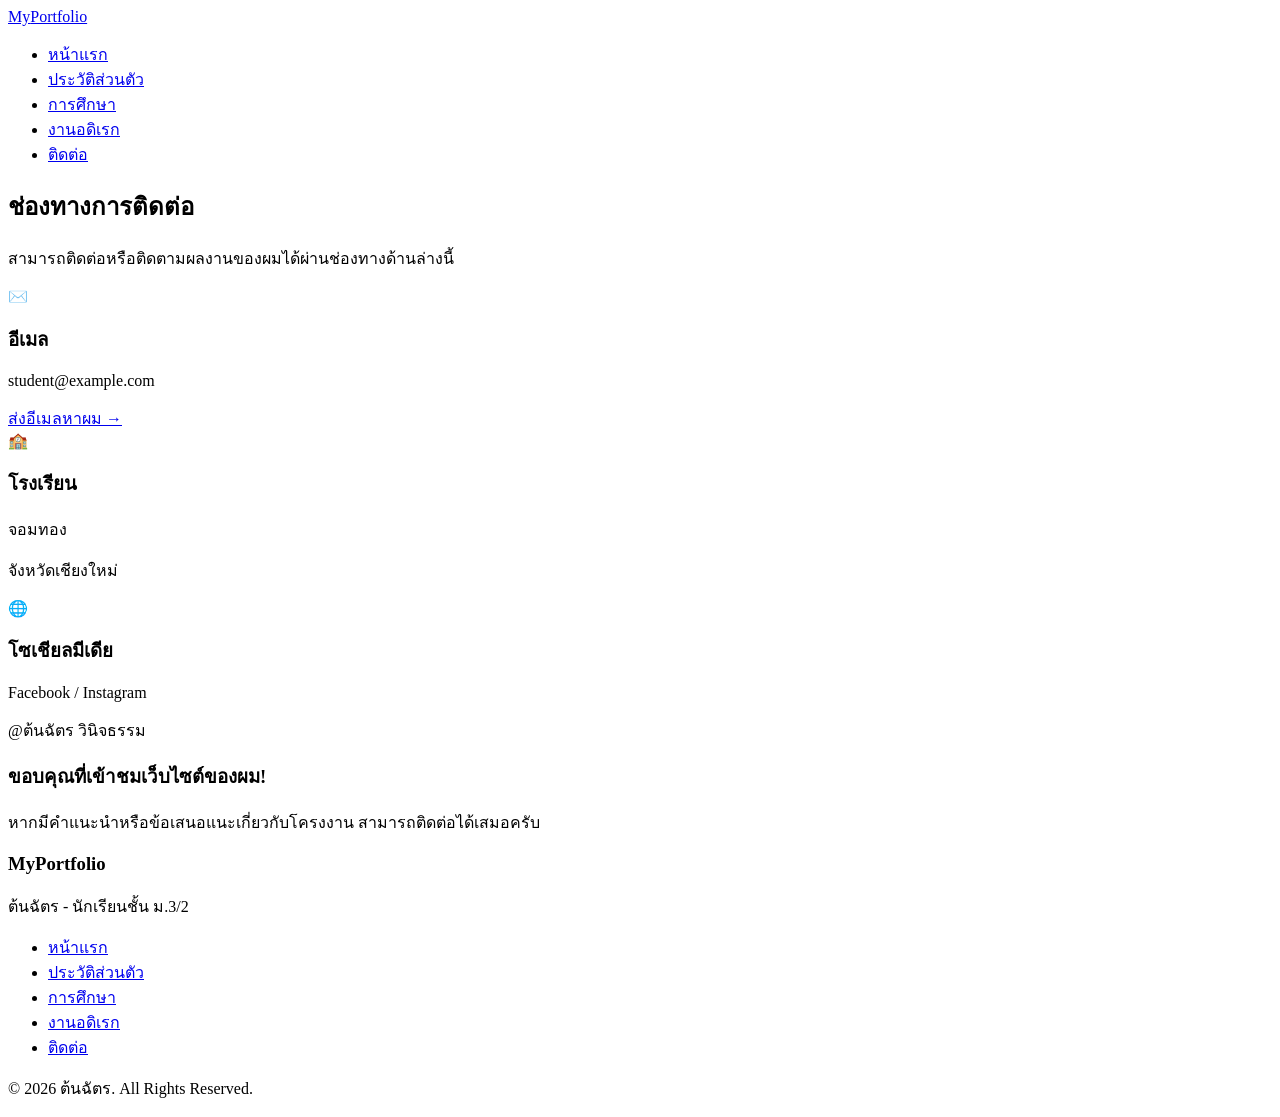
==== commit c212096a: "Update contact.html" ====
--- a/contact.html
+++ b/contact.html
@@ -10,55 +10,7 @@
     <link rel="stylesheet" href="style.css">
 </head>
 <body>
-document.addEventListener('DOMContentLoaded', () => {
-    // ฟังก์ชันสร้างหยดน้ำพ่น
-    const createWaterParticle = (e) => {
-        // จำกัดจำนวนตัวเจเนอเรตไม่ให้เครื่องกระตุก
-        const particleCount = 4; 
 
-        for (let i = 0; i < particleCount; i++) {
-            const particle = document.createElement('div');
-            particle.classList.add('water-particle');
-            
-            // ตั้งค่าตำแหน่งเริ่มต้นที่หัวลูกศรเมาส์
-            particle.style.left = `${e.clientX}px`;
-            particle.style.top = `${e.clientY}px`;
-
-            // สุ่มขนาดหยดน้ำ
-            const size = Math.random() * 8 + 4; // ขนาด 4px - 12px
-            particle.style.width = `${size}px`;
-            particle.style.height = `${size}px`;
-
-            // สุ่มทิศทางการพ่นกระเด็น (X, Y) และระยะทาง
-            const destinationX = (Math.random() - 0.5) * 80; 
-            const destinationY = (Math.random() - 0.5) * 80 - 20; // ให้แรงพ่นเฉียงขึ้นเล็กน้อย
-
-            particle.style.setProperty('--dx', `${destinationX}px`);
-            particle.style.setProperty('--dy', `${destinationY}px`);
-
-            // สุ่มระยะเวลาเล่น Animation
-            const duration = Math.random() * 0.4 + 0.4; // 0.4s - 0.8s
-            particle.style.animationDuration = `${duration}s`;
-
-            document.body.appendChild(particle);
-
-            // ลบ Element ออกเมื่อทำงานเสร็จเพื่อเคลียร์ Memory
-            setTimeout(() => {
-                particle.remove();
-            }, duration * 1000);
-        }
-    };
-
-    // ดักจับการเคลื่อนไหวของเมาส์ (Throttle เพื่อความลื่นไหล)
-    let isThrottled = false;
-    window.addEventListener('mousemove', (e) => {
-        if (!isThrottled) {
-            createWaterParticle(e);
-            isThrottled = true;
-            setTimeout(() => { isThrottled = false; }, 30); // สร้างทุกๆ 30ms
-        }
-    });
-});
     <header class="navbar-container">
         <nav class="navbar">
             <a href="index.html" class="logo">My<span>Portfolio</span></a>
@@ -90,15 +42,15 @@
                 <div class="contact-card">
                     <div class="contact-icon">🏫</div>
                     <h3>โรงเรียน</h3>
-                    <p>[จอมทอง]</p>
-                    <p class="sub-text">จังหวัด[เชียงใหม่]</p>
+                    <p>จอมทอง</p>
+                    <p class="sub-text">จังหวัดเชียงใหม่</p>
                 </div>
 
                 <div class="contact-card">
                     <div class="contact-icon">🌐</div>
                     <h3>โซเชียลมีเดีย</h3>
                     <p>Facebook / Instagram</p>
-                    <p class="sub-text">@[ต้นฉัตร วินิจธรรม]</p>
+                    <p class="sub-text">@ต้นฉัตร วินิจธรรม</p>
                 </div>
             </div>
 
@@ -113,7 +65,7 @@
         <div class="container footer-content">
             <div class="footer-info">
                 <h3>My<span>Portfolio</span></h3>
-                <p>[ต้นฉัตร] - นักเรียนชั้น ม.3/[2]</p>
+                <p>ต้นฉัตร - นักเรียนชั้น ม.3/2</p>
             </div>
             <ul class="footer-links">
                 <li><a href="index.html">หน้าแรก</a></li>
@@ -124,9 +76,54 @@
             </ul>
         </div>
         <div class="footer-bottom">
-            <p>&copy; 2026 [ต้นฉัตร]. All Rights Reserved.</p>
+            <p>&copy; 2026 ต้นฉัตร. All Rights Reserved.</p>
         </div>
     </footer>
 
+    <!-- JavaScript สำหรับลูกเล่นพ่นน้ำเมื่อลากเมาส์ -->
+    <script>
+        document.addEventListener('DOMContentLoaded', () => {
+            const createWaterParticle = (e) => {
+                const particleCount = 4; 
+
+                for (let i = 0; i < particleCount; i++) {
+                    const particle = document.createElement('div');
+                    particle.classList.add('water-particle');
+                    
+                    particle.style.left = `${e.clientX}px`;
+                    particle.style.top = `${e.clientY}px`;
+
+                    const size = Math.random() * 8 + 4;
+                    particle.style.width = `${size}px`;
+                    particle.style.height = `${size}px`;
+
+                    const destinationX = (Math.random() - 0.5) * 80; 
+                    const destinationY = (Math.random() - 0.5) * 80 - 20;
+
+                    particle.style.setProperty('--dx', `${destinationX}px`);
+                    particle.style.setProperty('--dy', `${destinationY}px`);
+
+                    const duration = Math.random() * 0.4 + 0.4;
+                    particle.style.animationDuration = `${duration}s`;
+
+                    document.body.appendChild(particle);
+
+                    setTimeout(() => {
+                        particle.remove();
+                    }, duration * 1000);
+                }
+            };
+
+            let isThrottled = false;
+            window.addEventListener('mousemove', (e) => {
+                if (!isThrottled) {
+                    createWaterParticle(e);
+                    isThrottled = true;
+                    setTimeout(() => { isThrottled = false; }, 30);
+                }
+            });
+        });
+    </script>
+
 </body>
 </html>
